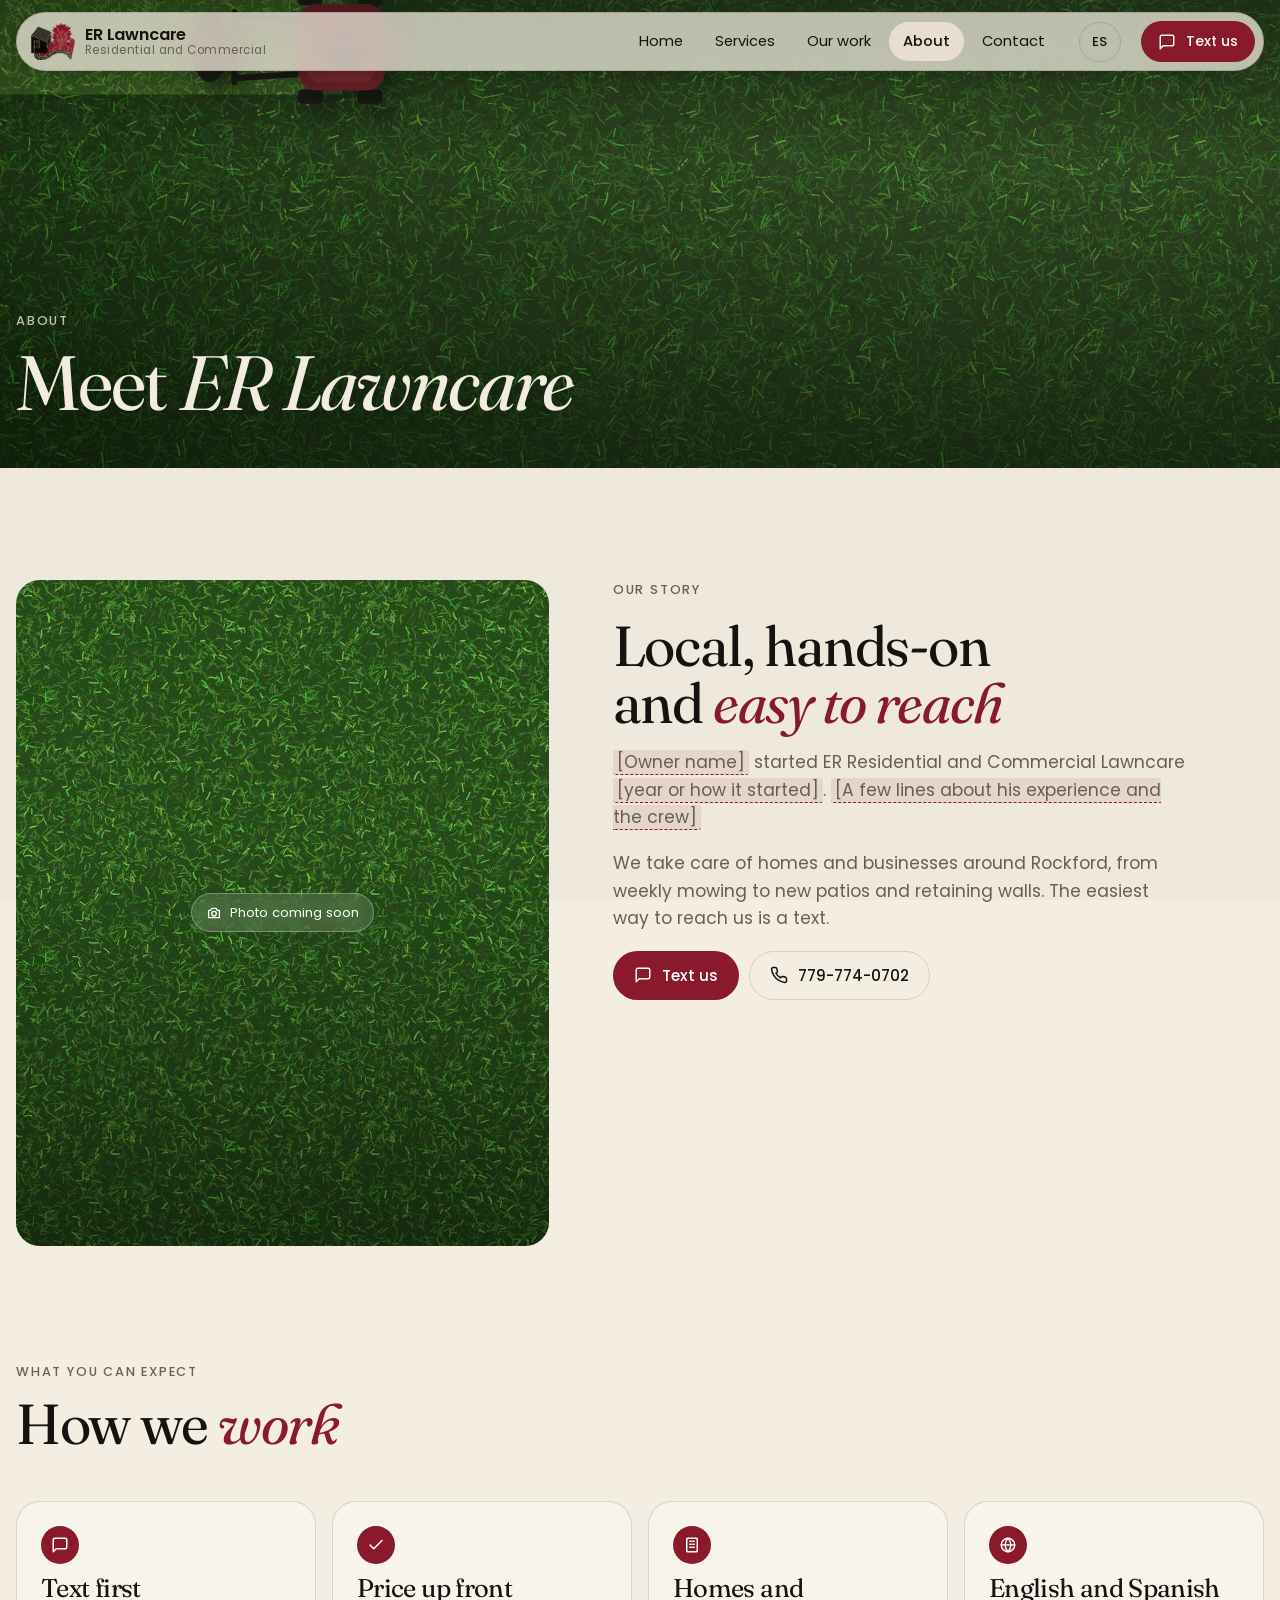
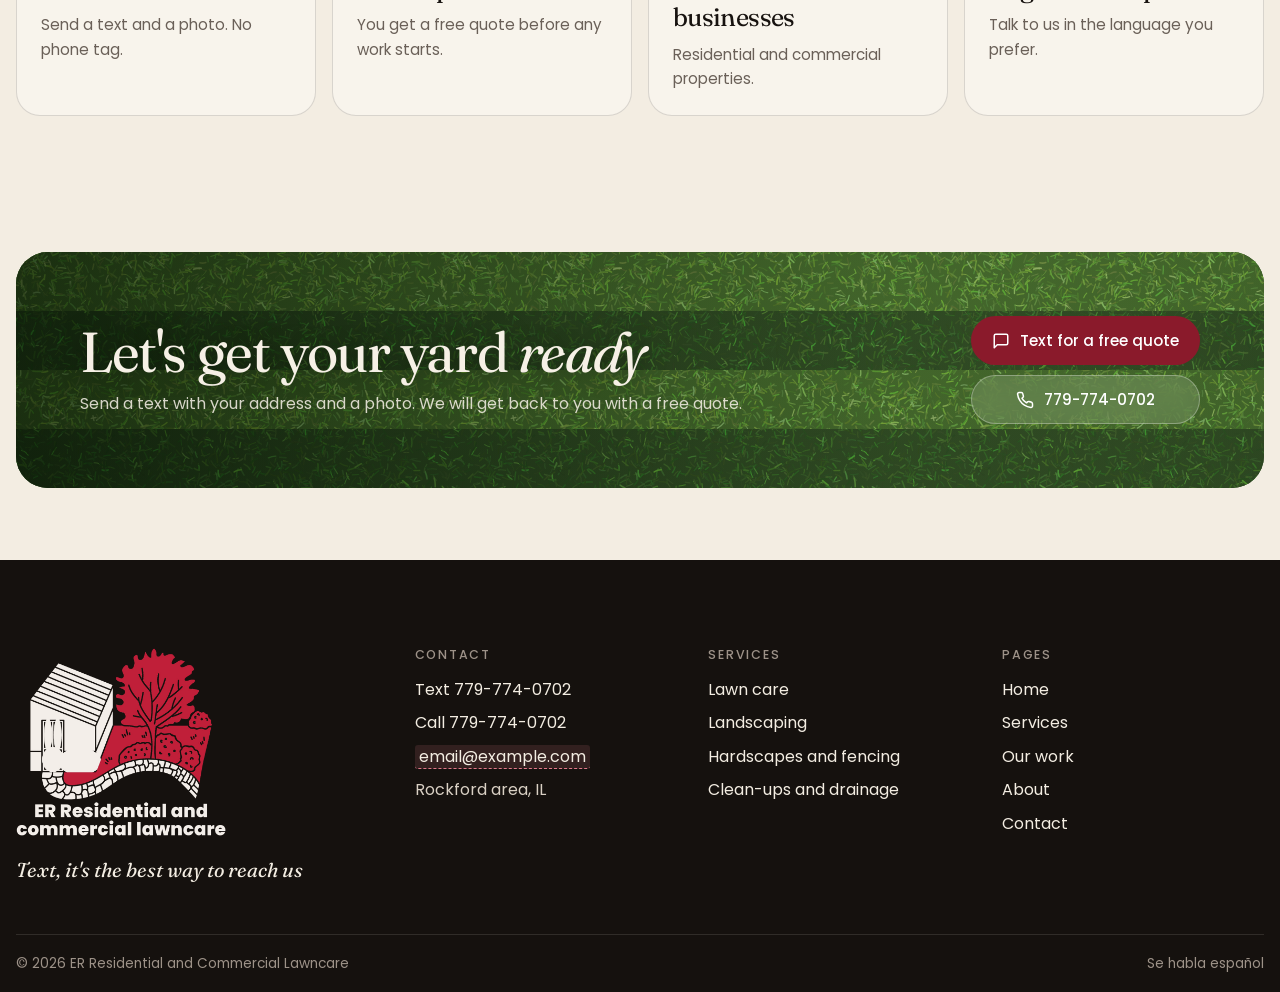
==== about.html @ c8358124 "Bigger home headline and top line on phones Co-Authored-By: Claude Opus 5.5 <noreply@anthropic.com>" ====
<!doctype html>
<html lang="en" data-lang="en" data-title-en="About | ER Lawncare" data-title-es="Nosotros | ER Lawncare">
<head>
  <meta charset="utf-8">
  <meta name="viewport" content="width=device-width, initial-scale=1, viewport-fit=cover">
  <title>About | ER Lawncare</title>
  <meta name="robots" content="noindex"><!-- draft: remove at launch -->
  <meta name="description" content="About ER Residential and Commercial Lawncare in the Rockford area.">
  <meta name="theme-color" content="#1c3a14">
  <link rel="icon" type="image/png" href="images/logo-mark.png">
  <link rel="preconnect" href="https://fonts.googleapis.com">
  <link rel="preconnect" href="https://fonts.gstatic.com" crossorigin>
  <link rel="stylesheet" href="https://fonts.googleapis.com/css2?family=Fraunces:ital,opsz,wght@0,9..144,400;0,9..144,500;1,9..144,400;1,9..144,500&family=Poppins:wght@400;500;600&display=swap">
  <link rel="stylesheet" href="css/site.css?v=mvjsz9es">
</head>
<body>
  <a class="sr-only" href="#main"><span lang="en">Skip to content</span><span lang="es">Ir al contenido</span></a>
  <header class="site-header">
    <div class="wrap">
      <div class="bar">
        <a class="brand" href="index.html" aria-label="ER Lawncare home">
          <picture>
            <source srcset="images/logo-mark-dark.png" media="(prefers-color-scheme: dark)">
            <img src="images/logo-mark.png" alt="" width="360" height="298">
          </picture>
          <span><b>ER Lawncare</b><small><span lang="en">Residential and Commercial</span><span lang="es">Residencial y comercial</span></small></span>
        </a>
        <nav class="nav" aria-label="Main">
          <a href="index.html"><span lang="en">Home</span><span lang="es">Inicio</span></a>
          <a href="services.html"><span lang="en">Services</span><span lang="es">Servicios</span></a>
          <a href="work.html"><span lang="en">Our work</span><span lang="es">Trabajos</span></a>
          <a href="about.html" aria-current="page"><span lang="en">About</span><span lang="es">Nosotros</span></a>
          <a href="contact.html"><span lang="en">Contact</span><span lang="es">Contacto</span></a>
        </nav>
        <button class="lang" type="button">ES</button>
        <a class="btn btn-primary" href="sms:+17797740702"><svg viewBox="0 0 24 24" fill="none" stroke="currentColor" stroke-width="2" stroke-linecap="round" stroke-linejoin="round" aria-hidden="true"><path d="M21 15a2 2 0 0 1-2 2H7l-4 4V5a2 2 0 0 1 2-2h14a2 2 0 0 1 2 2z"/></svg><span lang="en">Text us</span><span lang="es">Mande texto</span></a>
        <button class="menu-btn" type="button" aria-expanded="false" aria-controls="menu-panel" aria-label="Menu"><svg viewBox="0 0 24 24" fill="none" stroke="currentColor" stroke-width="2" stroke-linecap="round" stroke-linejoin="round" aria-hidden="true"><path d="M4 7h16M4 12h16M4 17h16"/></svg></button>
        <nav class="menu-panel" id="menu-panel" aria-label="Menu">
          <a href="index.html"><span lang="en">Home</span><span lang="es">Inicio</span></a>
          <a href="services.html"><span lang="en">Services</span><span lang="es">Servicios</span></a>
          <a href="work.html"><span lang="en">Our work</span><span lang="es">Trabajos</span></a>
          <a href="about.html" aria-current="page"><span lang="en">About</span><span lang="es">Nosotros</span></a>
          <a href="contact.html"><span lang="en">Contact</span><span lang="es">Contacto</span></a>
        </nav>
      </div>
    </div>
  </header>

  <main id="main">

    <section class="lawn band" data-lawn="stripes">
      <div class="shade"></div>
      <div class="wrap">
        <span class="eyebrow"><span lang="en">About</span><span lang="es">Nosotros</span></span>
        <h1 lang="en">Meet <em>ER Lawncare</em></h1><h1 lang="es">Conozca a <em>ER Lawncare</em></h1>
        
      </div>
    </section>
    <section class="section">
      <div class="wrap about">
        <div class="photo"><span class="soon"><svg viewBox="0 0 24 24" fill="none" stroke="currentColor" stroke-width="2" stroke-linecap="round" stroke-linejoin="round" aria-hidden="true"><path d="M4 8h3l2-3h6l2 3h3v11H4z"/><circle cx="12" cy="13" r="3.5"/></svg><span lang="en">Photo coming soon</span><span lang="es">Foto próximamente</span></span></div>
        <div class="copy">
          <span class="eyebrow"><span lang="en">Our story</span><span lang="es">Nuestra historia</span></span>
          <h2 lang="en">Local, hands-on and <em>easy to reach</em></h2><h2 lang="es">Locales, trabajadores y <em>fáciles de contactar</em></h2>
          <p lang="en"><span class="ph">[Owner name]</span> started ER Residential and Commercial Lawncare <span class="ph">[year or how it started]</span>. <span class="ph">[A few lines about his experience and the crew]</span></p><p lang="es"><span class="ph">[Nombre del dueño]</span> empezó ER Residential and Commercial Lawncare <span class="ph">[año o cómo empezó]</span>. <span class="ph">[Unas líneas sobre su experiencia y el equipo]</span></p>
          <p lang="en">We take care of homes and businesses around Rockford, from weekly mowing to new patios and retaining walls. The easiest way to reach us is a text.</p><p lang="es">Cuidamos casas y negocios en el área de Rockford, desde el corte semanal hasta patios nuevos y muros de contención. La forma más fácil de contactarnos es por texto.</p>
          <div class="actions"><a class="btn btn-primary" href="sms:+17797740702"><svg viewBox="0 0 24 24" fill="none" stroke="currentColor" stroke-width="2" stroke-linecap="round" stroke-linejoin="round" aria-hidden="true"><path d="M21 15a2 2 0 0 1-2 2H7l-4 4V5a2 2 0 0 1 2-2h14a2 2 0 0 1 2 2z"/></svg><span lang="en">Text us</span><span lang="es">Mande texto</span></a><a class="btn btn-line" href="tel:+17797740702"><svg viewBox="0 0 24 24" fill="none" stroke="currentColor" stroke-width="2" stroke-linecap="round" stroke-linejoin="round" aria-hidden="true"><path d="M22 16.9v3a2 2 0 0 1-2.2 2 19.8 19.8 0 0 1-8.6-3.1 19.5 19.5 0 0 1-6-6A19.8 19.8 0 0 1 2.1 4.2 2 2 0 0 1 4.1 2h3a2 2 0 0 1 2 1.7c.1.9.4 1.8.7 2.7a2 2 0 0 1-.5 2.1L8 9.8a16 16 0 0 0 6 6l1.3-1.3a2 2 0 0 1 2.1-.4c.9.3 1.8.6 2.7.7a2 2 0 0 1 1.7 2z"/></svg>779-774-0702</a></div>
        </div>
      </div>
    </section>

    <section class="section">
      <div class="wrap">
        <div class="section-head">
          <div>
            <span class="eyebrow"><span lang="en">What you can expect</span><span lang="es">Lo que puede esperar</span></span>
            <h2 lang="en">How we <em>work</em></h2><h2 lang="es">Cómo <em>trabajamos</em></h2>
          </div>
        </div>
        <div class="values">
          <div class="value"><span class="ico"><svg viewBox="0 0 24 24" fill="none" stroke="currentColor" stroke-width="2" stroke-linecap="round" stroke-linejoin="round" aria-hidden="true"><path d="M21 15a2 2 0 0 1-2 2H7l-4 4V5a2 2 0 0 1 2-2h14a2 2 0 0 1 2 2z"/></svg></span><h3 lang="en">Text first</h3><h3 lang="es">Primero por texto</h3><p lang="en">Send a text and a photo. No phone tag.</p><p lang="es">Mande un texto y una foto. Sin llamadas perdidas.</p></div>
          <div class="value"><span class="ico"><svg viewBox="0 0 24 24" fill="none" stroke="currentColor" stroke-width="2" stroke-linecap="round" stroke-linejoin="round" aria-hidden="true"><path d="M20 6L9 17l-5-5"/></svg></span><h3 lang="en">Price up front</h3><h3 lang="es">Precio por adelantado</h3><p lang="en">You get a free quote before any work starts.</p><p lang="es">Recibe una cotización gratis antes de empezar.</p></div>
          <div class="value"><span class="ico"><svg viewBox="0 0 24 24" fill="none" stroke="currentColor" stroke-width="2" stroke-linecap="round" stroke-linejoin="round" aria-hidden="true"><rect x="5" y="3" width="14" height="18" rx="1"/><path d="M9 7h2M13 7h2M9 11h2M13 11h2M9 15h2M13 15h2"/></svg></span><h3 lang="en">Homes and businesses</h3><h3 lang="es">Casas y negocios</h3><p lang="en">Residential and commercial properties.</p><p lang="es">Propiedades residenciales y comerciales.</p></div>
          <div class="value"><span class="ico"><svg viewBox="0 0 24 24" fill="none" stroke="currentColor" stroke-width="2" stroke-linecap="round" stroke-linejoin="round" aria-hidden="true"><circle cx="12" cy="12" r="9"/><path d="M3 12h18M12 3c2.5 2.7 3.8 5.7 3.8 9s-1.3 6.3-3.8 9c-2.5-2.7-3.8-5.7-3.8-9S9.5 5.7 12 3z"/></svg></span><h3 lang="en">English and Spanish</h3><h3 lang="es">Inglés y español</h3><p lang="en">Talk to us in the language you prefer.</p><p lang="es">Hable con nosotros en el idioma que prefiera.</p></div>
        </div>
      </div>
    </section>

    <div class="wrap">
      <section class="lawn cta" data-lawn="stripes" data-still>
        <div class="shade"></div>
        <div class="cta-in">
          <div>
            <h2 lang="en">Let's get your yard <em>ready</em></h2><h2 lang="es">Pongamos su jardín <em>al día</em></h2>
            <p lang="en">Send a text with your address and a photo. We will get back to you with a free quote.</p><p lang="es">Mande un texto con su dirección y una foto. Le respondemos con una cotización gratis.</p>
          </div>
          <div class="actions"><a class="btn btn-primary" href="sms:+17797740702"><svg viewBox="0 0 24 24" fill="none" stroke="currentColor" stroke-width="2" stroke-linecap="round" stroke-linejoin="round" aria-hidden="true"><path d="M21 15a2 2 0 0 1-2 2H7l-4 4V5a2 2 0 0 1 2-2h14a2 2 0 0 1 2 2z"/></svg><span lang="en">Text for a free quote</span><span lang="es">Cotización gratis por texto</span></a><a class="btn btn-glass" href="tel:+17797740702"><svg viewBox="0 0 24 24" fill="none" stroke="currentColor" stroke-width="2" stroke-linecap="round" stroke-linejoin="round" aria-hidden="true"><path d="M22 16.9v3a2 2 0 0 1-2.2 2 19.8 19.8 0 0 1-8.6-3.1 19.5 19.5 0 0 1-6-6A19.8 19.8 0 0 1 2.1 4.2 2 2 0 0 1 4.1 2h3a2 2 0 0 1 2 1.7c.1.9.4 1.8.7 2.7a2 2 0 0 1-.5 2.1L8 9.8a16 16 0 0 0 6 6l1.3-1.3a2 2 0 0 1 2.1-.4c.9.3 1.8.6 2.7.7a2 2 0 0 1 1.7 2z"/></svg>779-774-0702</a></div>
        </div>
      </section>
    </div>
  </main>

  <footer class="site-footer">
    <div class="wrap">
      <div class="foot">
        <div>
          <img class="logo" src="images/logo-full-dark.png" alt="ER Residential and Commercial Lawncare" width="800" height="714">
          <p lang="en" class="tagline">Text, it's the best way to reach us</p><p lang="es" class="tagline">Mande texto, es la mejor forma de contactarnos</p>
        </div>
        <div>
          <h3><span lang="en">Contact</span><span lang="es">Contacto</span></h3>
          <ul>
            <li><a href="sms:+17797740702"><span lang="en">Text</span><span lang="es">Texto</span> 779-774-0702</a></li>
            <li><a href="tel:+17797740702"><span lang="en">Call</span><span lang="es">Llamar</span> 779-774-0702</a></li>
            <li><span class="ph">email@example.com</span></li>
            <li><span lang="en">Rockford area, IL</span><span lang="es">Área de Rockford, IL</span></li>
          </ul>
        </div>
        <div>
          <h3><span lang="en">Services</span><span lang="es">Servicios</span></h3>
          <ul>
            <li><a href="services.html#lawn"><span lang="en">Lawn care</span><span lang="es">Cuidado del pasto</span></a></li>
            <li><a href="services.html#landscaping"><span lang="en">Landscaping</span><span lang="es">Jardinería</span></a></li>
            <li><a href="services.html#hardscapes"><span lang="en">Hardscapes and fencing</span><span lang="es">Adoquines, muros y cercas</span></a></li>
            <li><a href="services.html#cleanups"><span lang="en">Clean-ups and drainage</span><span lang="es">Limpiezas y drenaje</span></a></li>
          </ul>
        </div>
        <div>
          <h3><span lang="en">Pages</span><span lang="es">Páginas</span></h3>
          <ul>
            <li><a href="index.html"><span lang="en">Home</span><span lang="es">Inicio</span></a></li>
            <li><a href="services.html"><span lang="en">Services</span><span lang="es">Servicios</span></a></li>
            <li><a href="work.html"><span lang="en">Our work</span><span lang="es">Trabajos</span></a></li>
            <li><a href="about.html"><span lang="en">About</span><span lang="es">Nosotros</span></a></li>
            <li><a href="contact.html"><span lang="en">Contact</span><span lang="es">Contacto</span></a></li>
          </ul>
        </div>
      </div>
      <div class="copyright">
        <span>&copy; <span id="year">2026</span> ER Residential and Commercial Lawncare</span>
        <span><span lang="en">Se habla español</span><span lang="es">We speak English</span></span>
      </div>
    </div>
  </footer>

  <div class="mobile-bar">
    <a class="btn btn-primary" href="sms:+17797740702"><svg viewBox="0 0 24 24" fill="none" stroke="currentColor" stroke-width="2" stroke-linecap="round" stroke-linejoin="round" aria-hidden="true"><path d="M21 15a2 2 0 0 1-2 2H7l-4 4V5a2 2 0 0 1 2-2h14a2 2 0 0 1 2 2z"/></svg><span lang="en">Text us</span><span lang="es">Mande texto</span></a>
    <a class="btn btn-line" href="tel:+17797740702"><svg viewBox="0 0 24 24" fill="none" stroke="currentColor" stroke-width="2" stroke-linecap="round" stroke-linejoin="round" aria-hidden="true"><path d="M22 16.9v3a2 2 0 0 1-2.2 2 19.8 19.8 0 0 1-8.6-3.1 19.5 19.5 0 0 1-6-6A19.8 19.8 0 0 1 2.1 4.2 2 2 0 0 1 4.1 2h3a2 2 0 0 1 2 1.7c.1.9.4 1.8.7 2.7a2 2 0 0 1-.5 2.1L8 9.8a16 16 0 0 0 6 6l1.3-1.3a2 2 0 0 1 2.1-.4c.9.3 1.8.6 2.7.7a2 2 0 0 1 1.7 2z"/></svg>779-774-0702</a>
  </div>

  <script src="js/site.js?v=mvjsz9es"></script>
  <script src="js/lawn.js?v=mvjsz9es"></script>
</body>
</html>
---- css/site.css ----
/* ER Residential and Commercial Lawncare
   Look: calm cream pages, maroon and black from the logo, serif headlines (Fraunces) with Poppins text.
   Lawns are drawn live in a canvas (js/lawn.js). Never use "&" in the serif font: write "and". */
:root {
  --maroon: #8a1a2b;
  --maroon-ink: #6f1222;
  --accent: #8a1a2b;          /* maroon text on cream; lighter in dark mode */
  --ink: #17120f;
  --muted: #6a6058;
  --paper: #f3ede2;
  --paper-2: #ebe3d5;
  --card: #f8f4ec;
  --line: rgba(23, 18, 15, 0.14);
  --on-grass: #f6f0e6;
  --grass-dark: #1c3a14;
  --glass-bg: rgba(255, 255, 255, 0.13);
  --glass-line: rgba(255, 255, 255, 0.30);
  --header-bg: rgba(243, 237, 226, 0.76);
  --menu-bg: #f3ede2;
  --grain-alpha: 0.5;
  --grass: none;              /* set by lawn.js to a grass texture for photo placeholders */
  --serif: "Fraunces", Georgia, "Times New Roman", serif;
  --sans: "Poppins", "Segoe UI", Roboto, Helvetica, Arial, sans-serif;
  --wrap: 1320px;
  color-scheme: light;
}
@media (prefers-color-scheme: dark) {
  :root:not([data-theme="light"]) {
    --accent: #e0788a; --ink: #f1ebe2; --muted: #b3a89c; --paper: #15110e; --paper-2: #1d1814; --card: #1b1612;
    --line: rgba(241, 235, 226, 0.14); --header-bg: rgba(21, 17, 14, 0.74); --menu-bg: #15110e; --grain-alpha: 0.35; color-scheme: dark;
  }
}
:root[data-theme="dark"] {
  --accent: #e0788a; --ink: #f1ebe2; --muted: #b3a89c; --paper: #15110e; --paper-2: #1d1814; --card: #1b1612;
  --line: rgba(241, 235, 226, 0.14); --header-bg: rgba(21, 17, 14, 0.74); --menu-bg: #15110e; --grain-alpha: 0.35; color-scheme: dark;
}

* { box-sizing: border-box; }
html { -webkit-text-size-adjust: 100%; background: var(--paper); scroll-behavior: smooth; }
body { margin: 0; color: var(--ink); background: var(--paper); font-family: var(--sans); font-size: 1rem; line-height: 1.6; }
body::before {
  content: ""; position: fixed; inset: 0; pointer-events: none; z-index: 100; opacity: var(--grain-alpha);
  background-image: url("data:image/svg+xml,%3Csvg xmlns='http://www.w3.org/2000/svg' width='160' height='160'%3E%3Cfilter id='n'%3E%3CfeTurbulence type='fractalNoise' baseFrequency='.9' numOctaves='3' stitchTiles='stitch'/%3E%3CfeColorMatrix values='0 0 0 0 .45 0 0 0 0 .38 0 0 0 0 .3 0 0 0 .22 0'/%3E%3C/filter%3E%3Crect width='100%25' height='100%25' filter='url(%23n)'/%3E%3C/svg%3E");
  mix-blend-mode: multiply;
}
html[data-lang="en"] [lang="es"]:not(html), html[data-lang="es"] [lang="en"]:not(html) { display: none !important; }
img { max-width: 100%; height: auto; display: block; }
a { color: inherit; }
:focus-visible { outline: 2px solid var(--accent); outline-offset: 3px; }
.wrap { max-width: var(--wrap); margin: 0 auto; padding-inline: max(16px, env(safe-area-inset-left, 0px)); }
.sr-only { position: absolute; width: 1px; height: 1px; overflow: hidden; clip: rect(0 0 0 0); white-space: nowrap; }

/* Things we still need from the client */
.ph { background: rgba(138, 26, 43, 0.09); border-bottom: 1px dashed var(--accent); padding: 0 4px; border-radius: 3px; }

/* ---------- Type ---------- */
h1, h2, h3 { font-family: var(--serif); font-weight: 400; font-optical-sizing: auto; letter-spacing: -0.025em; margin: 0; text-wrap: balance; }
h1 { font-size: clamp(2.8rem, 6vw, 5.8rem); line-height: 0.95; }
h2 { font-size: clamp(2.1rem, 4.4vw, 3.6rem); line-height: 1; }
h3 { font-size: clamp(1.4rem, 2vw, 1.75rem); line-height: 1.15; }
h1 em, h2 em, h3 em { font-style: italic; }
h2 em { color: var(--accent); }
p { margin: 0; }
.eyebrow {
  display: inline-flex; align-items: center; gap: 10px; font-size: 0.8rem; font-weight: 500;
  letter-spacing: 0.14em; text-transform: uppercase; color: var(--muted);
}
.dot { width: 5px; height: 5px; border-radius: 50%; background: var(--accent); display: inline-block; flex: 0 0 auto; }
.lead { font-size: 1.1rem; color: var(--muted); max-width: 46ch; }

/* ---------- Header: glass pill floating over the lawn ---------- */
.site-header { position: fixed; top: 12px; left: 0; right: 0; z-index: 30; }
.bar {
  position: relative; display: flex; align-items: center; gap: 20px; padding: 8px 8px 8px 14px;
  background: var(--header-bg); border: 1px solid var(--line); border-radius: 999px;
  -webkit-backdrop-filter: blur(16px) saturate(1.2); backdrop-filter: blur(16px) saturate(1.2);
  box-shadow: 0 10px 30px -18px rgba(0, 0, 0, 0.5);
}
.brand { display: flex; align-items: center; gap: 10px; text-decoration: none; flex: 0 0 auto; }
.brand img { width: 44px; }
.brand b { display: block; font-weight: 600; font-size: 1.02rem; line-height: 1.1; letter-spacing: -0.01em; }
.brand small { display: block; font-size: 0.72rem; color: var(--muted); letter-spacing: 0.04em; line-height: 1.2; }
.nav { display: flex; gap: 4px; margin-left: auto; }
.nav a { text-decoration: none; font-size: 0.92rem; padding: 8px 14px; border-radius: 999px; }
.nav a:hover { background: var(--paper-2); }
.nav a[aria-current="page"] { background: var(--paper-2); font-weight: 500; }
.lang, .menu-btn {
  background: none; border: 1px solid var(--line); color: var(--ink); border-radius: 999px;
  font: 500 0.82rem var(--sans); padding: 8px 12px; cursor: pointer; letter-spacing: 0.04em; min-height: 40px;
}
.menu-btn { display: none; padding: 8px 10px; }
.menu-btn svg { width: 20px; height: 20px; display: block; }
.menu-panel {
  display: none; position: absolute; top: calc(100% + 8px); left: 0; right: 0; padding: 10px;
  background: var(--menu-bg); border: 1px solid var(--line); border-radius: 24px;
  -webkit-backdrop-filter: blur(18px) saturate(1.2); backdrop-filter: blur(18px) saturate(1.2);
  box-shadow: 0 18px 40px -20px rgba(0, 0, 0, 0.55);
}
.menu-panel a { display: block; text-decoration: none; font-family: var(--serif); font-size: 1.6rem; padding: 10px 14px; border-radius: 14px; }
.menu-panel a[aria-current="page"] { background: var(--paper-2); }
.site-header.open .menu-panel { display: block; }

/* ---------- Buttons ---------- */
.btn {
  display: inline-flex; align-items: center; justify-content: center; gap: 10px; text-decoration: none; white-space: nowrap;
  font: 500 0.95rem var(--sans); border-radius: 999px; padding: 12px 20px; min-height: 46px; cursor: pointer;
  border: 1px solid transparent; transition: transform .2s ease, background-color .2s ease;
}
.btn svg { width: 18px; height: 18px; flex: 0 0 auto; }
.btn-primary { background: var(--maroon); color: #fff; }
.btn-primary:hover { background: var(--maroon-ink); transform: translateY(-1px); }
.btn-glass { color: #fff; background: var(--glass-bg); border-color: var(--glass-line); -webkit-backdrop-filter: blur(12px); backdrop-filter: blur(12px); }
.btn-glass:hover { background: rgba(255, 255, 255, 0.22); }
.btn-line { color: var(--ink); border-color: var(--line); }
.btn-line:hover { background: var(--paper-2); }
.bar .btn { min-height: 40px; padding: 9px 16px; font-size: 0.88rem; }
.actions { display: flex; flex-wrap: wrap; gap: 10px; }
.arrow { display: inline-flex; align-items: center; gap: 8px; text-decoration: none; font-weight: 500; color: var(--accent); }
.arrow svg { width: 16px; height: 16px; transition: transform .2s ease; }
.arrow:hover svg { transform: translateX(3px); }

/* ---------- Lawns (canvas) ---------- */
.lawn { position: relative; overflow: hidden; background: var(--grass-dark); color: var(--on-grass); }
.lawn > canvas { position: absolute; inset: 0; width: 100%; height: 100%; display: block; }
.lawn .shade { position: absolute; inset: 0; pointer-events: none; }
.lawn .eyebrow { color: rgba(246, 240, 230, 0.78); }
.lawn .dot { background: #e48e9b; }
.lawn h1, .lawn h2 { text-shadow: 0 2px 24px rgba(0, 0, 0, 0.35); }
.lawn h2 em { color: inherit; }
.lawn p { color: rgba(246, 240, 230, 0.86); }
.lawn :focus-visible { outline-color: #f2c1c8; }

/* Home: the lawn fills the first screen, the logo and name get mowed in on the right */
.hero { min-height: 100vh; min-height: 100svh; display: flex; }
.hero .shade {
  background:
    linear-gradient(90deg, rgba(6, 14, 4, 0.62) 0%, rgba(6, 14, 4, 0.32) 38%, rgba(6, 14, 4, 0) 62%),
    linear-gradient(180deg, rgba(6, 14, 4, 0.35) 0%, rgba(6, 14, 4, 0) 22%, rgba(6, 14, 4, 0) 70%, rgba(6, 14, 4, 0.45) 100%);
}
.hero-grid {
  position: relative; width: 100%;
  display: grid; grid-template-columns: minmax(0, 1fr) minmax(0, 1.2fr);
  grid-template-areas: "title spot" "intro spot" "cards cards"; grid-template-rows: 1fr auto auto;
  column-gap: 40px; row-gap: 28px; padding-block: 128px 28px;
}
.hero .title { grid-area: title; align-self: end; min-width: 0; }
.hero .title .eyebrow { margin-bottom: 18px; }
.hero .intro { grid-area: intro; display: grid; gap: 20px; min-width: 0; }
.hero .intro p { font-size: 1.05rem; max-width: 40ch; }
.note { font-family: var(--serif); font-style: italic; color: rgba(246, 240, 230, 0.8); font-size: 1rem; }
.note b { color: #fff; font-weight: 500; }
.spot { grid-area: spot; position: relative; min-height: 440px; }
.chip {
  position: absolute; top: 0; right: 0; display: inline-flex; align-items: center; gap: 8px;
  color: #fff; font-size: 0.8rem; letter-spacing: 0.04em; padding: 7px 14px 7px 12px; border-radius: 999px;
  background: var(--glass-bg); border: 1px solid var(--glass-line); -webkit-backdrop-filter: blur(12px); backdrop-filter: blur(12px);
}
.chip i { width: 8px; height: 8px; border-radius: 50%; background: #9be36b; animation: pulse 2s infinite; }
@keyframes pulse { 0% { box-shadow: 0 0 0 0 rgba(155, 227, 107, .6); } 70% { box-shadow: 0 0 0 8px rgba(155, 227, 107, 0); } 100% { box-shadow: 0 0 0 0 rgba(155, 227, 107, 0); } }
.cards { grid-area: cards; display: flex; gap: 14px; }
.card {
  width: 260px; min-width: 0; color: #fff; padding: 18px 18px 16px; border-radius: 20px;
  background: var(--glass-bg); border: 1px solid var(--glass-line);
  -webkit-backdrop-filter: blur(16px) saturate(1.3); backdrop-filter: blur(16px) saturate(1.3);
  display: grid; grid-template-columns: 1fr auto; gap: 4px 12px; align-items: start;
}
.card .big { font-family: var(--serif); font-size: 2.1rem; line-height: 1; letter-spacing: -0.02em; }
.ico { width: 38px; height: 38px; border-radius: 50%; background: #fff; color: #8a1a2b; display: grid; place-items: center; flex: 0 0 auto; }
.card .ico { grid-row: span 2; }
.ico svg { width: 18px; height: 18px; }
.card p { margin-top: 6px; grid-column: 1 / -1; font-size: 0.86rem; line-height: 1.45; }

/* Inner pages: a lawn band across the top that gets mowed in stripes */
.band { min-height: clamp(380px, 52vh, 520px); display: flex; align-items: flex-end; }
.band .shade { background: linear-gradient(180deg, rgba(6, 14, 4, 0.45) 0%, rgba(6, 14, 4, 0.1) 35%, rgba(6, 14, 4, 0.55) 100%); }
.band .wrap { position: relative; width: 100%; padding-block: 140px 48px; display: grid; gap: 16px; }
.band .lead { color: rgba(246, 240, 230, 0.86); }

/* Lawn call-to-action near the bottom of each page */
.cta { border-radius: 32px; margin-block: 24px 72px; }
.cta .shade { background: linear-gradient(90deg, rgba(6, 14, 4, 0.6) 0%, rgba(6, 14, 4, 0.2) 70%); }
.cta-in { position: relative; display: flex; flex-wrap: wrap; align-items: center; justify-content: space-between; gap: 24px; padding: clamp(32px, 5vw, 64px); }
.cta-in > div { display: grid; gap: 10px; min-width: 0; }

/* ---------- Cream sections ---------- */
.section { padding-block: clamp(64px, 9vw, 112px); }
.section + .section { padding-top: 0; }
.section-head { display: grid; grid-template-columns: minmax(0, 1.2fr) minmax(0, 1fr); gap: 24px 48px; align-items: end; margin-bottom: 48px; }
.section-head .eyebrow { margin-bottom: 14px; }
.section-head .lead { justify-self: end; }

/* Home: the four groups of services */
.svc-grid { display: grid; grid-template-columns: repeat(4, minmax(0, 1fr)); gap: 16px; }
.svc {
  display: grid; gap: 14px; align-content: start; padding: 24px; border-radius: 24px; min-width: 0;
  background: var(--card); border: 1px solid var(--line); text-decoration: none;
  transition: transform .25s ease, border-color .25s ease;
}
.svc:hover { transform: translateY(-3px); border-color: var(--accent); }
.svc .num { font-family: var(--serif); font-style: italic; font-size: 1rem; color: var(--accent); }
.svc .swatch { aspect-ratio: 16 / 10; border-radius: 16px; background: var(--grass-dark) var(--grass); position: relative; overflow: hidden; }
.svc .swatch svg { position: absolute; right: 12px; bottom: 12px; width: 38px; height: 38px; padding: 9px; border-radius: 50%; background: #fff; color: #8a1a2b; }
.svc p { color: var(--muted); font-size: 0.95rem; }
.svc .arrow { margin-top: auto; }

/* Home: how it works */
.steps { display: grid; grid-template-columns: repeat(3, minmax(0, 1fr)); gap: 0; border-top: 1px solid var(--line); counter-reset: step; }
.step { padding: 28px 28px 0 0; display: grid; gap: 10px; align-content: start; min-width: 0; }
.step + .step { padding-left: 28px; border-left: 1px solid var(--line); }
.step .n { font-family: var(--serif); font-size: clamp(3rem, 6vw, 4.8rem); line-height: 1; color: var(--accent); }
.step p { color: var(--muted); }

/* Home: homes and businesses */
.split { display: grid; grid-template-columns: repeat(2, minmax(0, 1fr)); gap: 16px; }
.split > div { padding: clamp(24px, 4vw, 44px); border-radius: 28px; background: var(--card); border: 1px solid var(--line); display: grid; gap: 12px; align-content: start; }
.split p { color: var(--muted); }

/* Towns */
.towns { display: flex; flex-wrap: wrap; gap: 10px; list-style: none; padding: 0; margin: 0; }
.towns li { border: 1px solid var(--line); border-radius: 999px; padding: 8px 18px; background: var(--card); font-size: 0.95rem; }

/* Checklists */
.checks { list-style: none; padding: 0; margin: 0; display: grid; gap: 10px; }
.checks li { display: flex; gap: 12px; align-items: flex-start; }
.checks li::before {
  content: ""; flex: 0 0 auto; width: 18px; height: 18px; margin-top: 4px; border-radius: 50%;
  background: var(--accent) url("data:image/svg+xml,%3Csvg xmlns='http://www.w3.org/2000/svg' viewBox='0 0 24 24' fill='none' stroke='white' stroke-width='3.5' stroke-linecap='round' stroke-linejoin='round'%3E%3Cpath d='M20 6L9 17l-5-5'/%3E%3C/svg%3E") center / 11px no-repeat;
}

/* Photo placeholders: grass texture with a soft label until real job photos come in */
.photo {
  position: relative; overflow: hidden; border-radius: 24px; aspect-ratio: 4 / 3; min-width: 0;
  background: var(--grass-dark) var(--grass); display: grid; place-items: center;
}
.photo::after { content: ""; position: absolute; inset: 0; background: linear-gradient(180deg, rgba(0, 0, 0, 0) 40%, rgba(0, 0, 0, 0.45)); }
.photo .tag {
  position: absolute; left: 16px; bottom: 14px; z-index: 1; color: #fff; font-family: var(--serif); font-size: 1.3rem; line-height: 1.1;
}
.photo .soon {
  position: relative; z-index: 1; display: inline-flex; align-items: center; gap: 8px; color: #fff; font-size: 0.82rem;
  padding: 8px 14px; border-radius: 999px; background: var(--glass-bg); border: 1px solid var(--glass-line);
  -webkit-backdrop-filter: blur(10px); backdrop-filter: blur(10px);
}
.photo .soon svg { width: 16px; height: 16px; }

/* Services page rows */
.svc-row { display: grid; grid-template-columns: minmax(0, 1fr) minmax(0, 1fr); gap: clamp(28px, 5vw, 72px); align-items: center; scroll-margin-top: 110px; }
.svc-row + .svc-row { margin-top: clamp(56px, 8vw, 104px); }
.svc-row:nth-child(even) .photo { order: 2; }
.svc-row .copy { display: grid; gap: 18px; justify-items: start; min-width: 0; }
.svc-row .num { font-family: var(--serif); font-style: italic; color: var(--accent); font-size: 1.1rem; }
.svc-row .lead { max-width: 44ch; }
.svc-row .checks { grid-template-columns: repeat(2, minmax(0, 1fr)); gap: 10px 24px; width: 100%; }

/* Our Work page */
.filters { display: flex; flex-wrap: wrap; gap: 8px; margin-bottom: 28px; }
.filter { font: 500 0.9rem var(--sans); color: var(--ink); background: var(--card); border: 1px solid var(--line); border-radius: 999px; padding: 8px 16px; cursor: pointer; min-height: 40px; }
.filter[aria-pressed="true"] { background: var(--ink); color: var(--paper); border-color: var(--ink); }
.gallery { display: grid; grid-template-columns: repeat(3, minmax(0, 1fr)); gap: 16px; }
.gallery .photo:nth-child(5n + 1) { grid-row: span 2; aspect-ratio: auto; }
.gallery .photo[hidden] { display: none; }

/* About page */
.about { display: grid; grid-template-columns: minmax(0, 0.9fr) minmax(0, 1.1fr); gap: clamp(28px, 5vw, 72px); align-items: start; }
.about .photo { aspect-ratio: 4 / 5; }
.about .copy { display: grid; gap: 18px; }
.about .copy p { color: var(--muted); font-size: 1.08rem; max-width: 52ch; }
.values { display: grid; grid-template-columns: repeat(4, minmax(0, 1fr)); gap: 16px; }
.value { padding: 24px; border-radius: 24px; background: var(--card); border: 1px solid var(--line); display: grid; gap: 10px; align-content: start; }
.value .ico { background: var(--maroon); color: #fff; }
.value p { color: var(--muted); font-size: 0.95rem; }

/* Contact page */
.contact { display: grid; grid-template-columns: minmax(0, 0.85fr) minmax(0, 1.15fr); gap: clamp(24px, 4vw, 56px); align-items: start; }
.ways { display: grid; gap: 12px; }
.way { display: flex; align-items: center; gap: 16px; padding: 18px 20px; border-radius: 20px; background: var(--card); border: 1px solid var(--line); text-decoration: none; }
.way .ico { background: var(--maroon); color: #fff; width: 44px; height: 44px; }
.way .k { display: block; font-size: 0.8rem; letter-spacing: 0.08em; text-transform: uppercase; color: var(--muted); }
.way .v { display: block; font-family: var(--serif); font-size: 1.45rem; line-height: 1.2; overflow-wrap: anywhere; }
.way.main { background: var(--maroon); color: #fff; border-color: var(--maroon); }
.way.main .k { color: rgba(255, 255, 255, 0.8); }
.way.main .ico { background: #fff; color: #8a1a2b; }
form.quote { display: grid; gap: 16px; padding: clamp(20px, 3vw, 36px); border-radius: 28px; background: var(--card); border: 1px solid var(--line); min-width: 0; }
.field { display: grid; gap: 6px; min-width: 0; }
.row2 { display: grid; grid-template-columns: repeat(2, minmax(0, 1fr)); gap: 16px; }
label { font-size: 0.9rem; font-weight: 500; }
input, select, textarea {
  font: inherit; color: var(--ink); background: var(--paper); width: 100%;
  border: 1px solid var(--line); border-radius: 14px; padding: 12px 14px; min-height: 48px;
}
textarea { min-height: 130px; resize: vertical; }
input:focus, select:focus, textarea:focus { outline: 2px solid var(--accent); outline-offset: 1px; }
.form-note { font-size: 0.88rem; color: var(--muted); }
.form-status { font-weight: 500; color: var(--accent); min-height: 1.6em; }

/* ---------- Footer ---------- */
.site-footer { background: #15110e; color: #d9d0c4; padding-top: clamp(56px, 7vw, 88px); }
.foot { display: grid; grid-template-columns: minmax(0, 1.4fr) repeat(3, minmax(0, 1fr)); gap: 32px; padding-bottom: 48px; }
.foot .logo { width: 210px; }
.foot .tagline { font-family: var(--serif); font-style: italic; font-size: 1.25rem; color: #f3ede2; margin-top: 18px; max-width: 24ch; }
.foot h3 { font-family: var(--sans); font-size: 0.78rem; font-weight: 500; letter-spacing: 0.14em; text-transform: uppercase; color: #9d9288; margin-bottom: 14px; }
.foot ul { list-style: none; margin: 0; padding: 0; display: grid; gap: 8px; }
.foot a { text-decoration: none; color: #f3ede2; }
.foot a:hover { text-decoration: underline; text-underline-offset: 3px; }
.foot .ph { color: #f3ede2; background: rgba(224, 120, 138, 0.14); border-color: #e0788a; }
.copyright { border-top: 1px solid rgba(243, 237, 226, 0.12); padding-block: 18px; font-size: 0.85rem; color: #9d9288; display: flex; flex-wrap: wrap; justify-content: space-between; gap: 8px; }
.site-footer :focus-visible { outline-color: #e0788a; }

/* Sticky Text / Call bar on phones */
.mobile-bar { display: none; }

/* ---------- Responsive ---------- */
@media (max-width: 1080px) {
  .svc-grid, .values { grid-template-columns: repeat(2, minmax(0, 1fr)); }
  .foot { grid-template-columns: repeat(2, minmax(0, 1fr)); }
}
@media (max-width: 960px) {
  .nav { display: none; }
  .menu-btn { display: inline-flex; }
  .bar { gap: 8px; }
  .bar .lang { margin-left: auto; }
  .hero { min-height: 100vh; min-height: 100svh; }
  .hero .shade { background: linear-gradient(180deg, rgba(6, 14, 4, 0.55) 0%, rgba(6, 14, 4, 0.15) 30%, rgba(6, 14, 4, 0.1) 55%, rgba(6, 14, 4, 0.55) 100%); }
  /* Phones: title first, then the mowing, then the text */
  .hero-grid { grid-template-columns: minmax(0, 1fr); grid-template-areas: "title" "spot" "intro" "cards"; grid-template-rows: auto; padding-top: 104px; row-gap: 22px; }
  .spot { min-height: 0; aspect-ratio: 1.12 / 1; }
  .chip { display: none; }
  .cards { overflow-x: auto; scroll-snap-type: x mandatory; scrollbar-width: none; margin-inline: -16px; padding-inline: 16px; }
  .cards::-webkit-scrollbar { display: none; }
  .card { flex: 0 0 230px; scroll-snap-align: start; }
  .section-head, .svc-row, .about, .contact, .split { grid-template-columns: minmax(0, 1fr); }
  .section-head .lead { justify-self: start; }
  .svc-row:nth-child(even) .photo { order: 0; }
  .steps { grid-template-columns: minmax(0, 1fr); }
  .step, .step + .step { padding: 24px 0; border-left: 0; }
  .step + .step { border-top: 1px solid var(--line); }
  .gallery { grid-template-columns: repeat(2, minmax(0, 1fr)); }
}
@media (max-width: 640px) {
  body { padding-bottom: calc(76px + env(safe-area-inset-bottom, 0px)); }
  .brand small, .bar .btn-primary { display: none; }
  /* Home headline fills the phone width; the small line above it is easier to read */
  .hero h1 { font-size: clamp(2.6rem, 14.6vw, 4.4rem); line-height: 0.98; text-wrap: wrap; }
  .eyebrow { font-size: 0.88rem; letter-spacing: 0.07em; flex-wrap: wrap; row-gap: 4px; }
  .svc-grid, .values, .row2, .foot { grid-template-columns: minmax(0, 1fr); }
  .svc-row .checks { grid-template-columns: minmax(0, 1fr); }
  .gallery { grid-template-columns: minmax(0, 1fr); }
  .gallery .photo:nth-child(5n + 1) { grid-row: auto; aspect-ratio: 4 / 3; }
  .card { flex-basis: 210px; padding: 15px; }
  .card .big { font-size: 1.75rem; }
  .cta { border-radius: 24px; margin-inline: -4px; }
  .mobile-bar {
    display: grid; grid-template-columns: 1.3fr 1fr; gap: 10px; position: fixed; left: 0; right: 0; bottom: 0; z-index: 25;
    padding: 10px max(14px, env(safe-area-inset-right, 0px)) calc(10px + env(safe-area-inset-bottom, 0px)) max(14px, env(safe-area-inset-left, 0px));
    background: var(--header-bg); border-top: 1px solid var(--line);
    -webkit-backdrop-filter: blur(16px); backdrop-filter: blur(16px);
  }
}
@media (prefers-reduced-motion: reduce) {
  html { scroll-behavior: auto; }
  .chip i { animation: none; }
  .btn, .svc, .arrow svg { transition: none; }
}
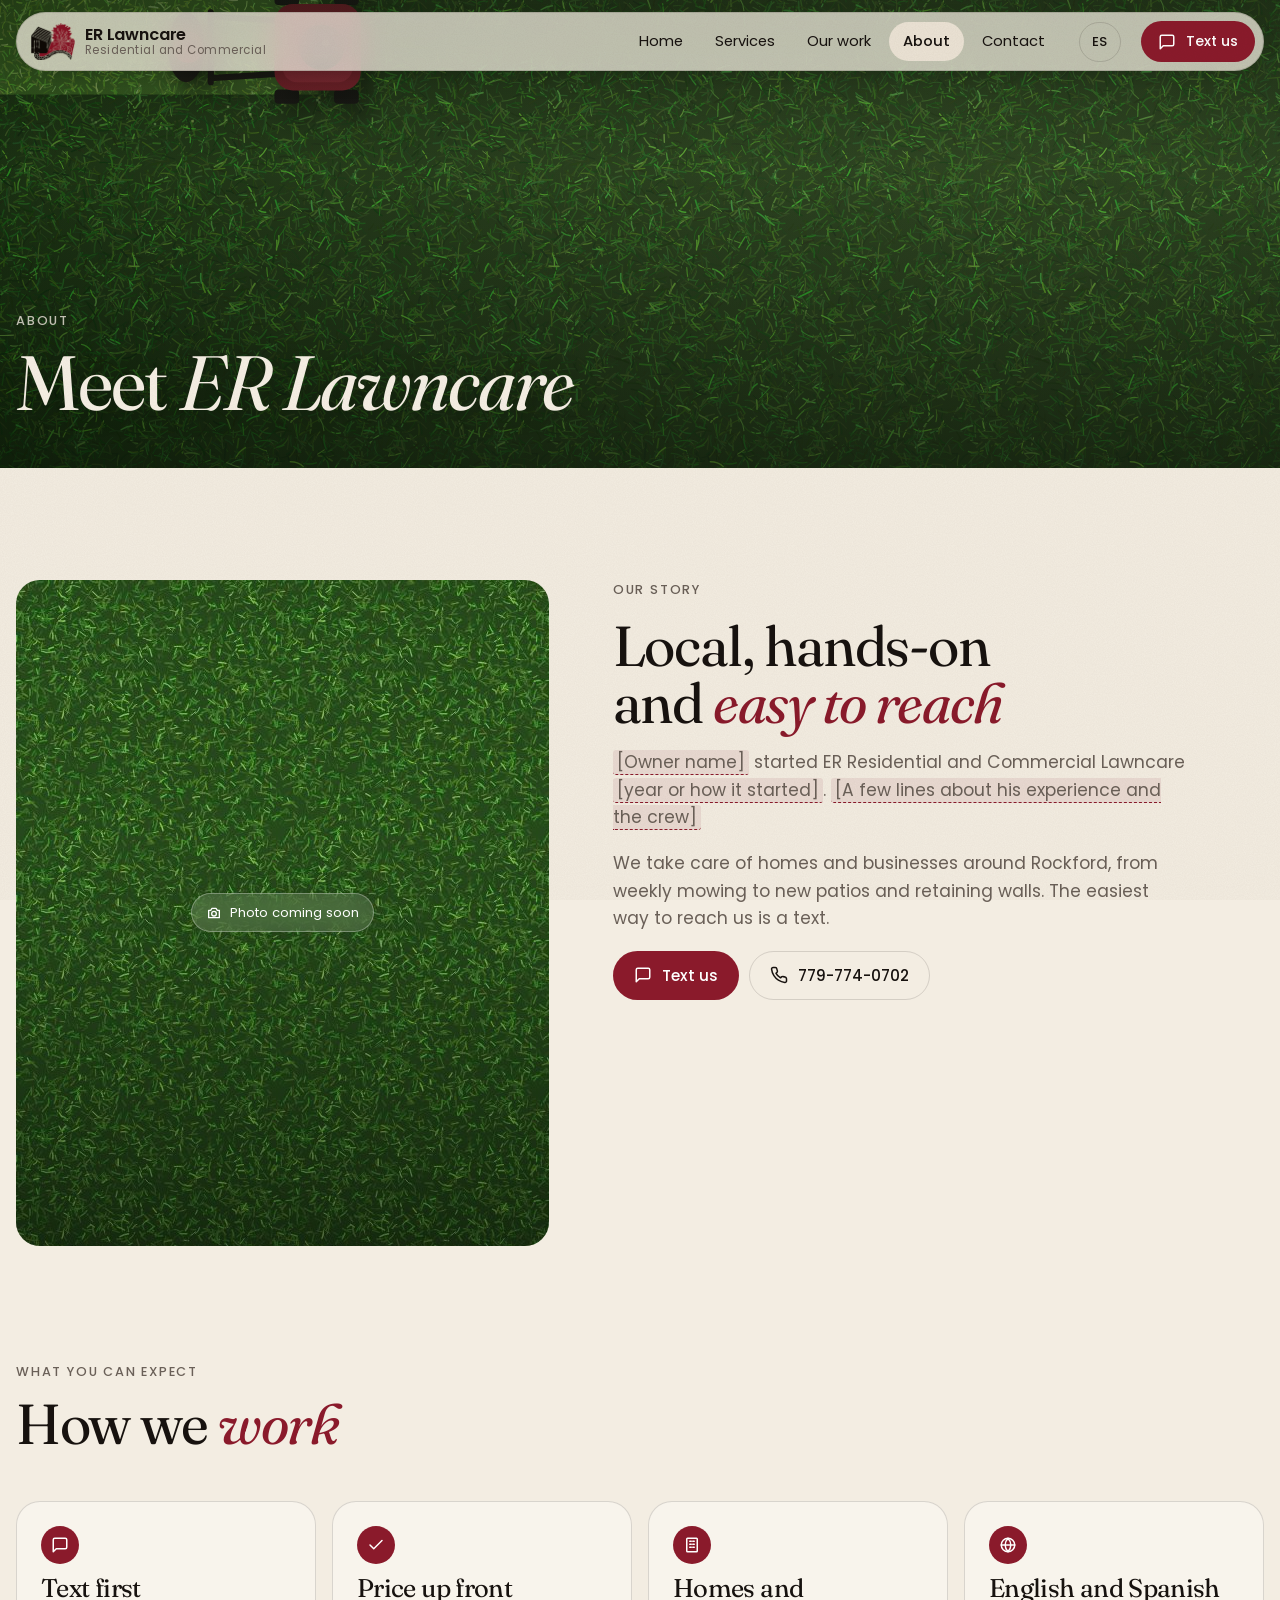
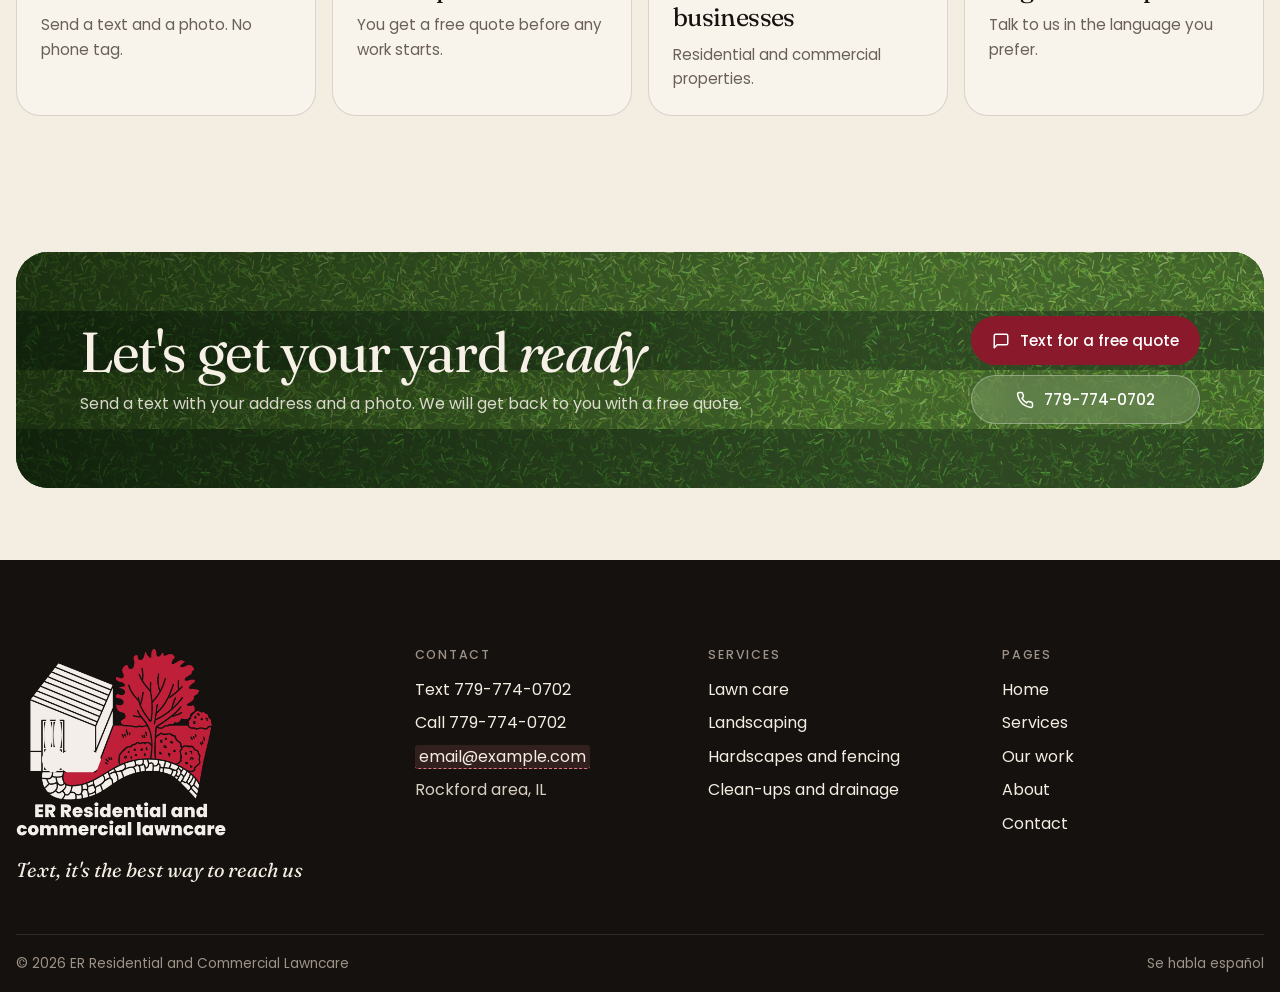
==== commit 2820d42b: "Spanish step 2: Reciba su cotización Co-Authored-By: Claude Opus 5.5 <noreply@anthropic.com>" ====
--- a/about.html
+++ b/about.html
@@ -11,7 +11,7 @@
   <link rel="preconnect" href="https://fonts.googleapis.com">
   <link rel="preconnect" href="https://fonts.gstatic.com" crossorigin>
   <link rel="stylesheet" href="https://fonts.googleapis.com/css2?family=Fraunces:ital,opsz,wght@0,9..144,400;0,9..144,500;1,9..144,400;1,9..144,500&family=Poppins:wght@400;500;600&display=swap">
-  <link rel="stylesheet" href="css/site.css?v=mvjsz9es">
+  <link rel="stylesheet" href="css/site.css?v=mvjt3x3a">
 </head>
 <body>
   <a class="sr-only" href="#main"><span lang="en">Skip to content</span><span lang="es">Ir al contenido</span></a>
@@ -148,7 +148,7 @@
     <a class="btn btn-line" href="tel:+17797740702"><svg viewBox="0 0 24 24" fill="none" stroke="currentColor" stroke-width="2" stroke-linecap="round" stroke-linejoin="round" aria-hidden="true"><path d="M22 16.9v3a2 2 0 0 1-2.2 2 19.8 19.8 0 0 1-8.6-3.1 19.5 19.5 0 0 1-6-6A19.8 19.8 0 0 1 2.1 4.2 2 2 0 0 1 4.1 2h3a2 2 0 0 1 2 1.7c.1.9.4 1.8.7 2.7a2 2 0 0 1-.5 2.1L8 9.8a16 16 0 0 0 6 6l1.3-1.3a2 2 0 0 1 2.1-.4c.9.3 1.8.6 2.7.7a2 2 0 0 1 1.7 2z"/></svg>779-774-0702</a>
   </div>
 
-  <script src="js/site.js?v=mvjsz9es"></script>
-  <script src="js/lawn.js?v=mvjsz9es"></script>
+  <script src="js/site.js?v=mvjt3x3a"></script>
+  <script src="js/lawn.js?v=mvjt3x3a"></script>
 </body>
 </html>
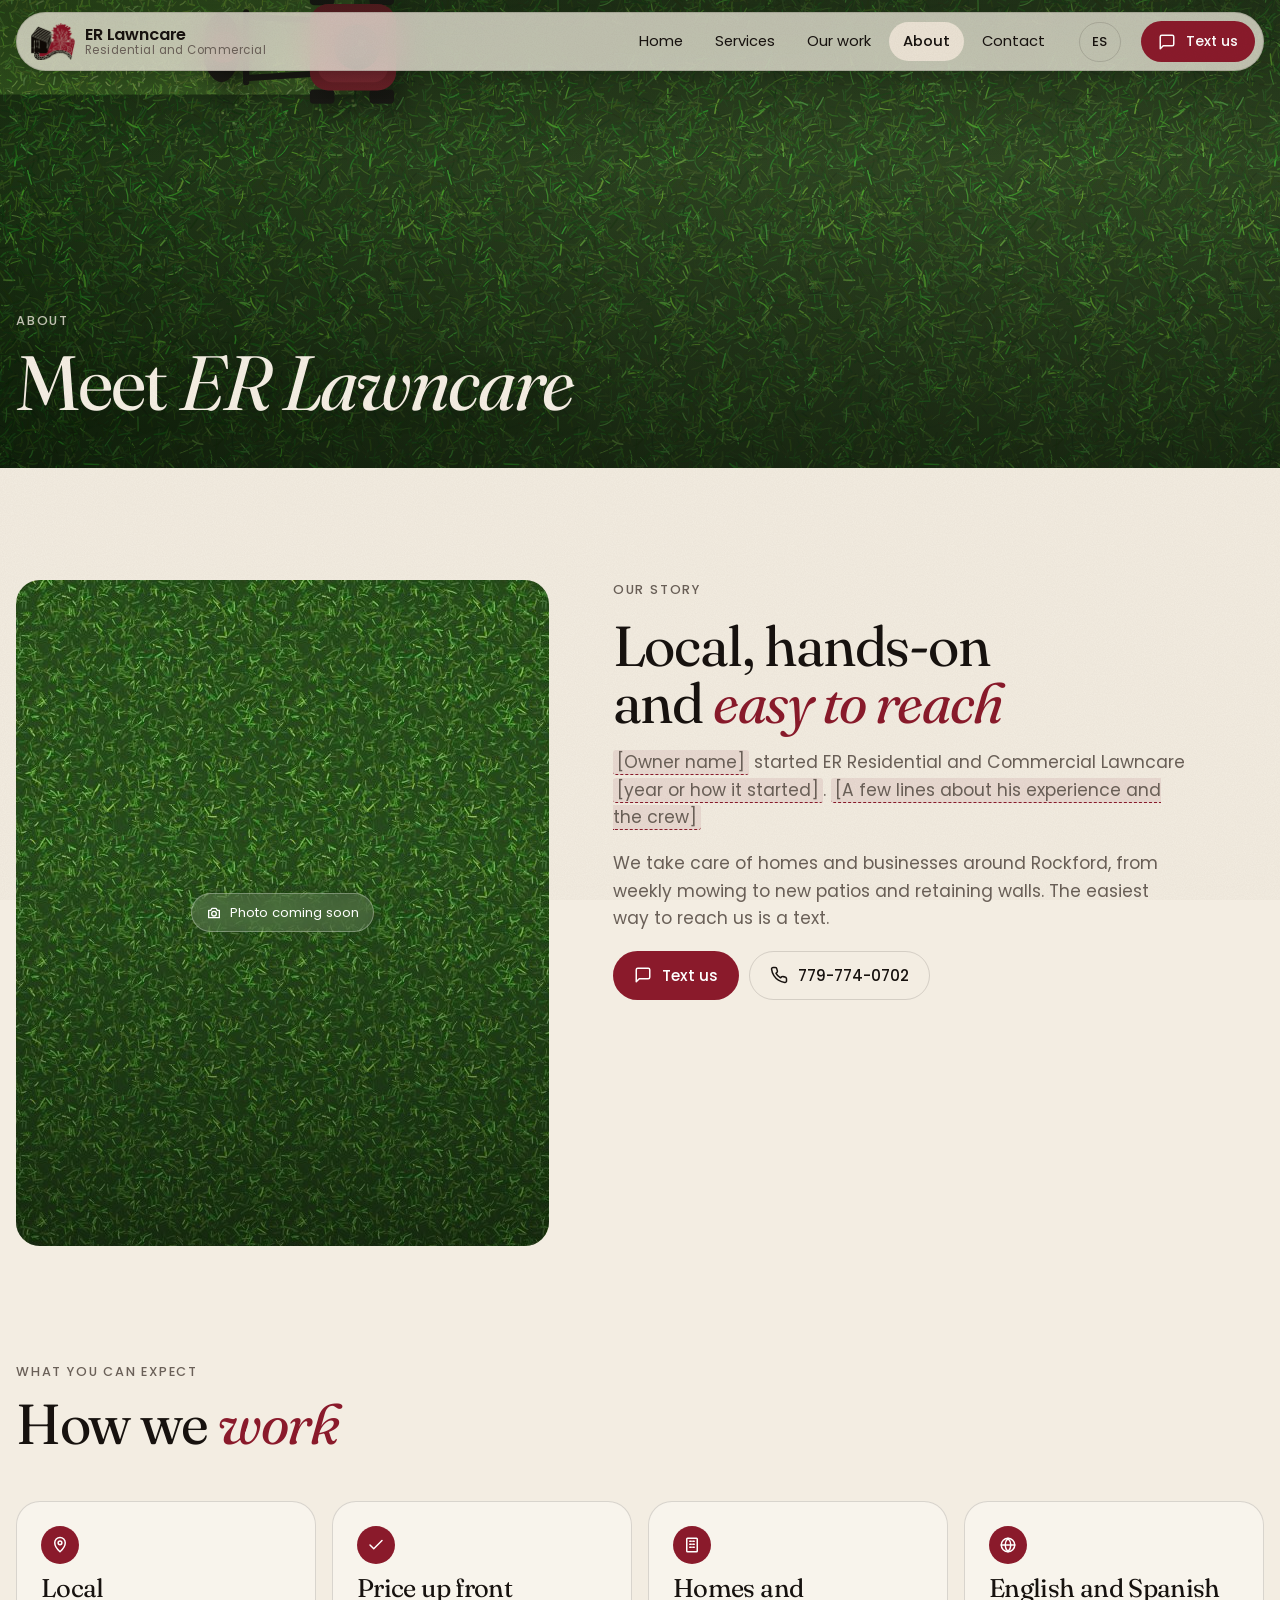
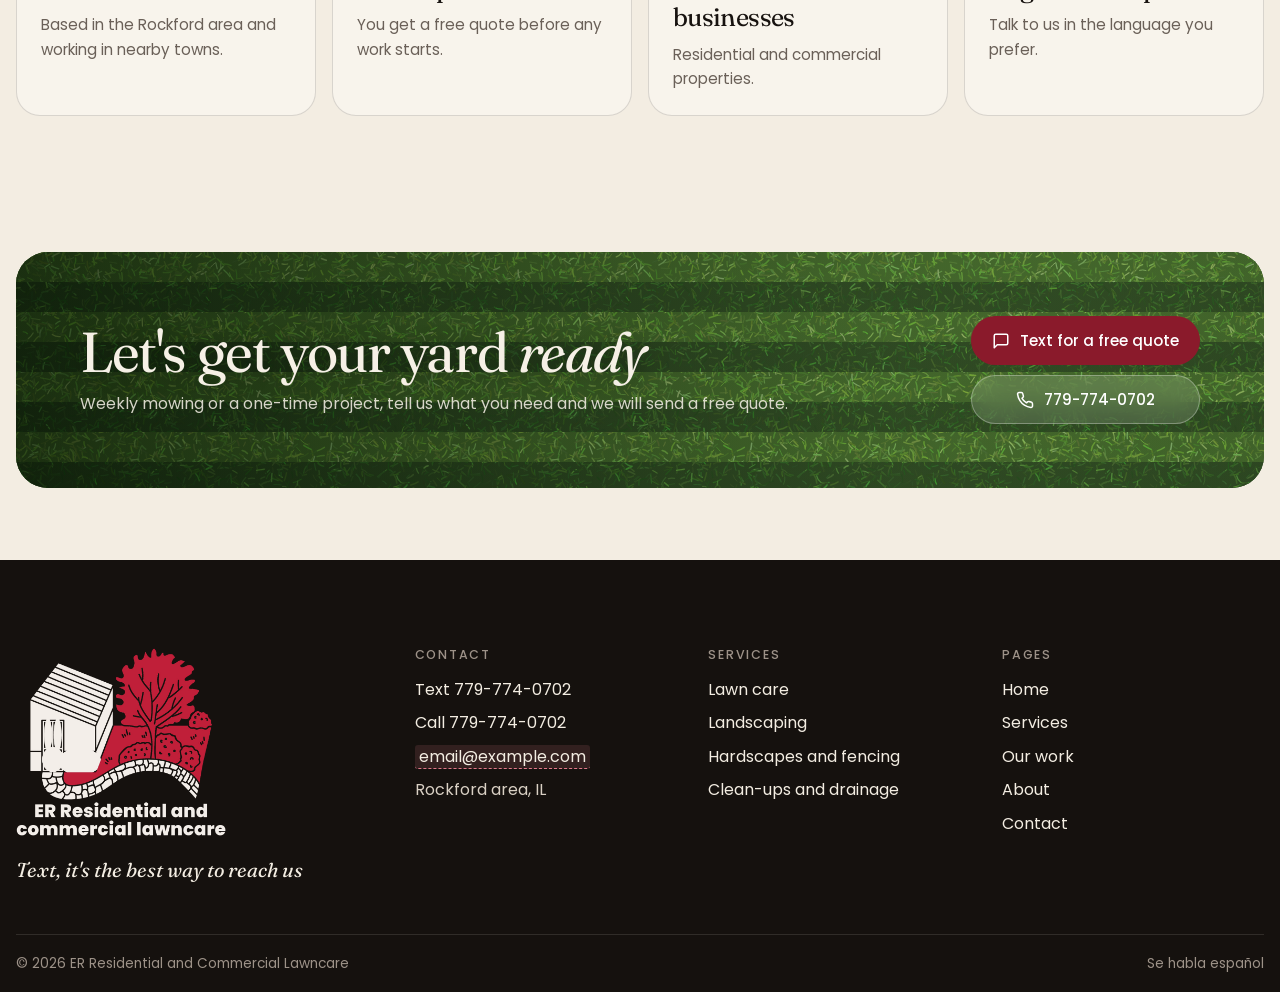
==== commit cba678be: "Review fixes: aligned cards, compact facts, contact handoff and computer copy option, precise copy, " ====
--- a/about.html
+++ b/about.html
@@ -11,21 +11,21 @@
   <link rel="preconnect" href="https://fonts.googleapis.com">
   <link rel="preconnect" href="https://fonts.gstatic.com" crossorigin>
   <link rel="stylesheet" href="https://fonts.googleapis.com/css2?family=Fraunces:ital,opsz,wght@0,9..144,400;0,9..144,500;1,9..144,400;1,9..144,500&family=Poppins:wght@400;500;600&display=swap">
-  <link rel="stylesheet" href="css/site.css?v=mvjt3x3a">
+  <link rel="stylesheet" href="css/site.css?v=mvjtlv9f">
 </head>
 <body>
   <a class="sr-only" href="#main"><span lang="en">Skip to content</span><span lang="es">Ir al contenido</span></a>
   <header class="site-header">
     <div class="wrap">
       <div class="bar">
-        <a class="brand" href="index.html" aria-label="ER Lawncare home">
+        <a class="brand" href="index.html" aria-label="ER Lawncare home" data-aria-en="ER Lawncare home" data-aria-es="Inicio de ER Lawncare">
           <picture>
             <source srcset="images/logo-mark-dark.png" media="(prefers-color-scheme: dark)">
             <img src="images/logo-mark.png" alt="" width="360" height="298">
           </picture>
           <span><b>ER Lawncare</b><small><span lang="en">Residential and Commercial</span><span lang="es">Residencial y comercial</span></small></span>
         </a>
-        <nav class="nav" aria-label="Main">
+        <nav class="nav" aria-label="Main" data-aria-en="Main" data-aria-es="Principal">
           <a href="index.html"><span lang="en">Home</span><span lang="es">Inicio</span></a>
           <a href="services.html"><span lang="en">Services</span><span lang="es">Servicios</span></a>
           <a href="work.html"><span lang="en">Our work</span><span lang="es">Trabajos</span></a>
@@ -34,8 +34,8 @@
         </nav>
         <button class="lang" type="button">ES</button>
         <a class="btn btn-primary" href="sms:+17797740702"><svg viewBox="0 0 24 24" fill="none" stroke="currentColor" stroke-width="2" stroke-linecap="round" stroke-linejoin="round" aria-hidden="true"><path d="M21 15a2 2 0 0 1-2 2H7l-4 4V5a2 2 0 0 1 2-2h14a2 2 0 0 1 2 2z"/></svg><span lang="en">Text us</span><span lang="es">Mande texto</span></a>
-        <button class="menu-btn" type="button" aria-expanded="false" aria-controls="menu-panel" aria-label="Menu"><svg viewBox="0 0 24 24" fill="none" stroke="currentColor" stroke-width="2" stroke-linecap="round" stroke-linejoin="round" aria-hidden="true"><path d="M4 7h16M4 12h16M4 17h16"/></svg></button>
-        <nav class="menu-panel" id="menu-panel" aria-label="Menu">
+        <button class="menu-btn" type="button" aria-expanded="false" aria-controls="menu-panel" aria-label="Menu" data-aria-en="Menu" data-aria-es="Menú"><svg viewBox="0 0 24 24" fill="none" stroke="currentColor" stroke-width="2" stroke-linecap="round" stroke-linejoin="round" aria-hidden="true"><path d="M4 7h16M4 12h16M4 17h16"/></svg></button>
+        <nav class="menu-panel" id="menu-panel" aria-label="Menu" data-aria-en="Menu" data-aria-es="Menú">
           <a href="index.html"><span lang="en">Home</span><span lang="es">Inicio</span></a>
           <a href="services.html"><span lang="en">Services</span><span lang="es">Servicios</span></a>
           <a href="work.html"><span lang="en">Our work</span><span lang="es">Trabajos</span></a>
@@ -78,7 +78,7 @@
           </div>
         </div>
         <div class="values">
-          <div class="value"><span class="ico"><svg viewBox="0 0 24 24" fill="none" stroke="currentColor" stroke-width="2" stroke-linecap="round" stroke-linejoin="round" aria-hidden="true"><path d="M21 15a2 2 0 0 1-2 2H7l-4 4V5a2 2 0 0 1 2-2h14a2 2 0 0 1 2 2z"/></svg></span><h3 lang="en">Text first</h3><h3 lang="es">Primero por texto</h3><p lang="en">Send a text and a photo. No phone tag.</p><p lang="es">Mande un texto y una foto. Sin llamadas perdidas.</p></div>
+          <div class="value"><span class="ico"><svg viewBox="0 0 24 24" fill="none" stroke="currentColor" stroke-width="2" stroke-linecap="round" stroke-linejoin="round" aria-hidden="true"><path d="M12 21s7-6.2 7-12a7 7 0 0 0-14 0c0 5.8 7 12 7 12z"/><circle cx="12" cy="9" r="2.5"/></svg></span><h3 lang="en">Local</h3><h3 lang="es">Locales</h3><p lang="en">Based in the Rockford area and working in nearby towns.</p><p lang="es">Estamos en el área de Rockford y trabajamos en los pueblos cercanos.</p></div>
           <div class="value"><span class="ico"><svg viewBox="0 0 24 24" fill="none" stroke="currentColor" stroke-width="2" stroke-linecap="round" stroke-linejoin="round" aria-hidden="true"><path d="M20 6L9 17l-5-5"/></svg></span><h3 lang="en">Price up front</h3><h3 lang="es">Precio por adelantado</h3><p lang="en">You get a free quote before any work starts.</p><p lang="es">Recibe una cotización gratis antes de empezar.</p></div>
           <div class="value"><span class="ico"><svg viewBox="0 0 24 24" fill="none" stroke="currentColor" stroke-width="2" stroke-linecap="round" stroke-linejoin="round" aria-hidden="true"><rect x="5" y="3" width="14" height="18" rx="1"/><path d="M9 7h2M13 7h2M9 11h2M13 11h2M9 15h2M13 15h2"/></svg></span><h3 lang="en">Homes and businesses</h3><h3 lang="es">Casas y negocios</h3><p lang="en">Residential and commercial properties.</p><p lang="es">Propiedades residenciales y comerciales.</p></div>
           <div class="value"><span class="ico"><svg viewBox="0 0 24 24" fill="none" stroke="currentColor" stroke-width="2" stroke-linecap="round" stroke-linejoin="round" aria-hidden="true"><circle cx="12" cy="12" r="9"/><path d="M3 12h18M12 3c2.5 2.7 3.8 5.7 3.8 9s-1.3 6.3-3.8 9c-2.5-2.7-3.8-5.7-3.8-9S9.5 5.7 12 3z"/></svg></span><h3 lang="en">English and Spanish</h3><h3 lang="es">Inglés y español</h3><p lang="en">Talk to us in the language you prefer.</p><p lang="es">Hable con nosotros en el idioma que prefiera.</p></div>
@@ -87,12 +87,12 @@
     </section>
 
     <div class="wrap">
-      <section class="lawn cta" data-lawn="stripes" data-still>
+      <section class="lawn cta" data-lawn="stripes" data-swath="30" data-still>
         <div class="shade"></div>
         <div class="cta-in">
           <div>
             <h2 lang="en">Let's get your yard <em>ready</em></h2><h2 lang="es">Pongamos su jardín <em>al día</em></h2>
-            <p lang="en">Send a text with your address and a photo. We will get back to you with a free quote.</p><p lang="es">Mande un texto con su dirección y una foto. Le respondemos con una cotización gratis.</p>
+            <p lang="en">Weekly mowing or a one-time project, tell us what you need and we will send a free quote.</p><p lang="es">Corte semanal o un proyecto de una vez: díganos qué necesita y le mandamos una cotización gratis.</p>
           </div>
           <div class="actions"><a class="btn btn-primary" href="sms:+17797740702"><svg viewBox="0 0 24 24" fill="none" stroke="currentColor" stroke-width="2" stroke-linecap="round" stroke-linejoin="round" aria-hidden="true"><path d="M21 15a2 2 0 0 1-2 2H7l-4 4V5a2 2 0 0 1 2-2h14a2 2 0 0 1 2 2z"/></svg><span lang="en">Text for a free quote</span><span lang="es">Cotización gratis por texto</span></a><a class="btn btn-glass" href="tel:+17797740702"><svg viewBox="0 0 24 24" fill="none" stroke="currentColor" stroke-width="2" stroke-linecap="round" stroke-linejoin="round" aria-hidden="true"><path d="M22 16.9v3a2 2 0 0 1-2.2 2 19.8 19.8 0 0 1-8.6-3.1 19.5 19.5 0 0 1-6-6A19.8 19.8 0 0 1 2.1 4.2 2 2 0 0 1 4.1 2h3a2 2 0 0 1 2 1.7c.1.9.4 1.8.7 2.7a2 2 0 0 1-.5 2.1L8 9.8a16 16 0 0 0 6 6l1.3-1.3a2 2 0 0 1 2.1-.4c.9.3 1.8.6 2.7.7a2 2 0 0 1 1.7 2z"/></svg>779-774-0702</a></div>
         </div>
@@ -148,7 +148,7 @@
     <a class="btn btn-line" href="tel:+17797740702"><svg viewBox="0 0 24 24" fill="none" stroke="currentColor" stroke-width="2" stroke-linecap="round" stroke-linejoin="round" aria-hidden="true"><path d="M22 16.9v3a2 2 0 0 1-2.2 2 19.8 19.8 0 0 1-8.6-3.1 19.5 19.5 0 0 1-6-6A19.8 19.8 0 0 1 2.1 4.2 2 2 0 0 1 4.1 2h3a2 2 0 0 1 2 1.7c.1.9.4 1.8.7 2.7a2 2 0 0 1-.5 2.1L8 9.8a16 16 0 0 0 6 6l1.3-1.3a2 2 0 0 1 2.1-.4c.9.3 1.8.6 2.7.7a2 2 0 0 1 1.7 2z"/></svg>779-774-0702</a>
   </div>
 
-  <script src="js/site.js?v=mvjt3x3a"></script>
-  <script src="js/lawn.js?v=mvjt3x3a"></script>
+  <script src="js/site.js?v=mvjtlv9f"></script>
+  <script src="js/lawn.js?v=mvjtlv9f"></script>
 </body>
 </html>
--- a/css/site.css
+++ b/css/site.css
@@ -158,17 +158,18 @@
 .chip i { width: 8px; height: 8px; border-radius: 50%; background: #9be36b; animation: pulse 2s infinite; }
 @keyframes pulse { 0% { box-shadow: 0 0 0 0 rgba(155, 227, 107, .6); } 70% { box-shadow: 0 0 0 8px rgba(155, 227, 107, 0); } 100% { box-shadow: 0 0 0 0 rgba(155, 227, 107, 0); } }
 .cards { grid-area: cards; display: flex; gap: 14px; }
+/* Compact glass facts: icon on the left, short title and one line under it */
 .card {
-  width: 260px; min-width: 0; color: #fff; padding: 18px 18px 16px; border-radius: 20px;
+  flex: 0 1 300px; min-width: 0; color: #fff; padding: 12px 16px 12px 12px; border-radius: 18px;
   background: var(--glass-bg); border: 1px solid var(--glass-line);
   -webkit-backdrop-filter: blur(16px) saturate(1.3); backdrop-filter: blur(16px) saturate(1.3);
-  display: grid; grid-template-columns: 1fr auto; gap: 4px 12px; align-items: start;
-}
-.card .big { font-family: var(--serif); font-size: 2.1rem; line-height: 1; letter-spacing: -0.02em; }
+  display: grid; grid-template-columns: auto minmax(0, 1fr); gap: 0 12px; align-items: center;
+}
+.card .big { grid-column: 2; font-family: var(--serif); font-size: 1.25rem; line-height: 1.15; letter-spacing: -0.01em; }
 .ico { width: 38px; height: 38px; border-radius: 50%; background: #fff; color: #8a1a2b; display: grid; place-items: center; flex: 0 0 auto; }
-.card .ico { grid-row: span 2; }
+.card .ico { grid-column: 1; grid-row: 1 / span 2; }
 .ico svg { width: 18px; height: 18px; }
-.card p { margin-top: 6px; grid-column: 1 / -1; font-size: 0.86rem; line-height: 1.45; }
+.card p { grid-column: 2; font-size: 0.82rem; line-height: 1.4; }
 
 /* Inner pages: a lawn band across the top that gets mowed in stripes */
 .band { min-height: clamp(380px, 52vh, 520px); display: flex; align-items: flex-end; }
@@ -192,7 +193,7 @@
 /* Home: the four groups of services */
 .svc-grid { display: grid; grid-template-columns: repeat(4, minmax(0, 1fr)); gap: 16px; }
 .svc {
-  display: grid; gap: 14px; align-content: start; padding: 24px; border-radius: 24px; min-width: 0;
+  display: flex; flex-direction: column; gap: 14px; padding: 24px; border-radius: 24px; min-width: 0;
   background: var(--card); border: 1px solid var(--line); text-decoration: none;
   transition: transform .25s ease, border-color .25s ease;
 }
@@ -291,6 +292,13 @@
 textarea { min-height: 130px; resize: vertical; }
 input:focus, select:focus, textarea:focus { outline: 2px solid var(--accent); outline-offset: 1px; }
 .form-note { font-size: 0.88rem; color: var(--muted); }
+/* How the form hands off, shown before filling it in. Phones get the text version, computers the copy version. */
+.handoff { display: flex; gap: 12px; align-items: flex-start; padding: 14px 16px; border-radius: 16px; background: var(--paper-2); font-size: 0.92rem; color: var(--muted); }
+.handoff svg { width: 20px; height: 20px; flex: 0 0 auto; margin-top: 2px; color: var(--accent); }
+.handoff b { color: var(--ink); font-weight: 500; }
+html:not(.touch) .only-touch, html.touch .only-desktop { display: none !important; }
+.copy-box { display: none; font: 0.9rem/1.5 var(--sans); min-height: 120px; }
+.copy-box.show { display: block; }
 .form-status { font-weight: 500; color: var(--accent); min-height: 1.6em; }
 
 /* ---------- Footer ---------- */
@@ -327,7 +335,7 @@
   .chip { display: none; }
   .cards { overflow-x: auto; scroll-snap-type: x mandatory; scrollbar-width: none; margin-inline: -16px; padding-inline: 16px; }
   .cards::-webkit-scrollbar { display: none; }
-  .card { flex: 0 0 230px; scroll-snap-align: start; }
+  .card { flex: 0 0 260px; scroll-snap-align: start; }
   .section-head, .svc-row, .about, .contact, .split { grid-template-columns: minmax(0, 1fr); }
   .section-head .lead { justify-self: start; }
   .svc-row:nth-child(even) .photo { order: 0; }
@@ -346,8 +354,10 @@
   .svc-row .checks { grid-template-columns: minmax(0, 1fr); }
   .gallery { grid-template-columns: minmax(0, 1fr); }
   .gallery .photo:nth-child(5n + 1) { grid-row: auto; aspect-ratio: 4 / 3; }
-  .card { flex-basis: 210px; padding: 15px; }
-  .card .big { font-size: 1.75rem; }
+  .card { flex-basis: 250px; }
+  .section { padding-block: 56px; }
+  .section-head { margin-bottom: 28px; gap: 14px; }
+  .svc-row + .svc-row { margin-top: 56px; }
   .cta { border-radius: 24px; margin-inline: -4px; }
   .mobile-bar {
     display: grid; grid-template-columns: 1.3fr 1fr; gap: 10px; position: fixed; left: 0; right: 0; bottom: 0; z-index: 25;
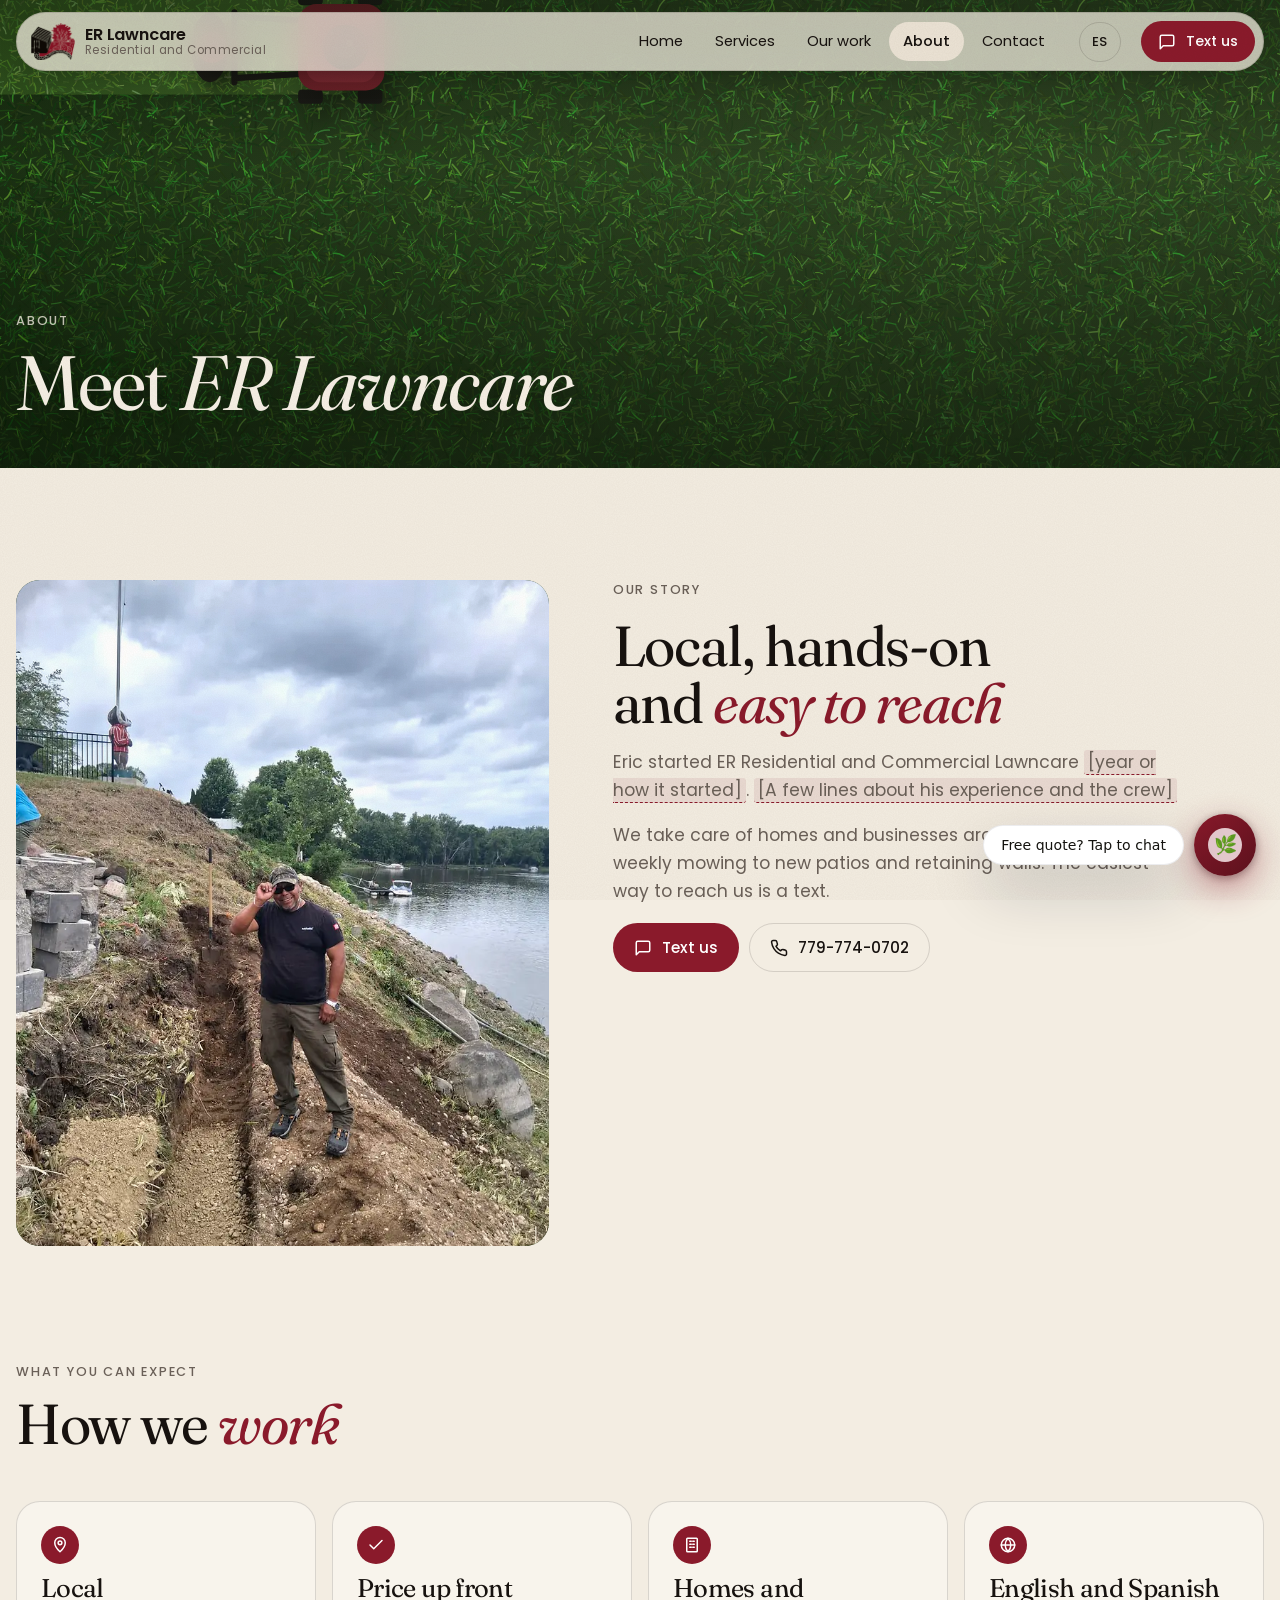
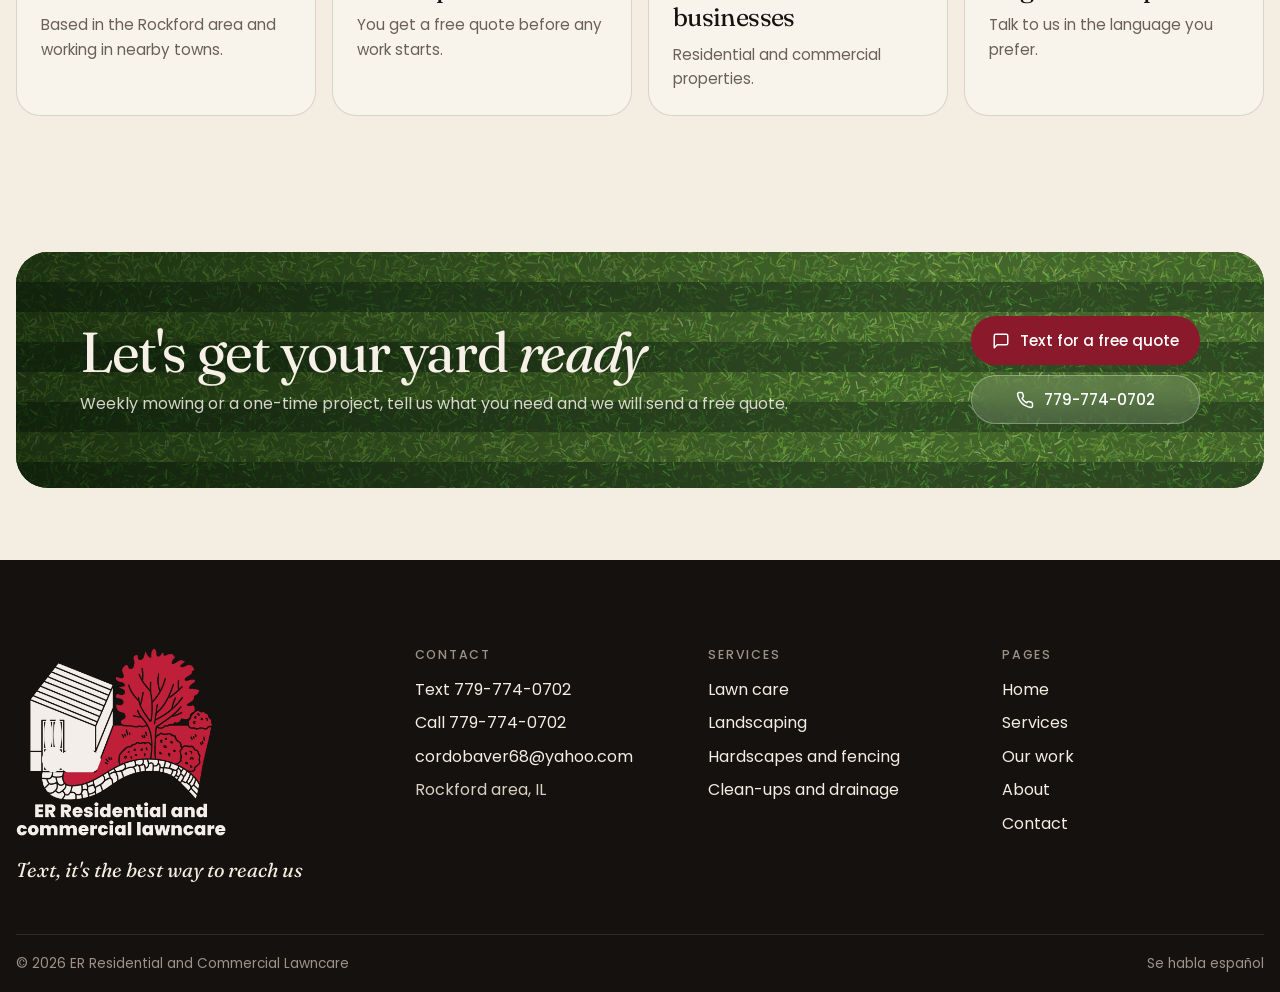
==== commit 5c1c1f7b: "Add Eric's job photos, his photo and email, and the BizBot chat - Our Work: 50 real job photos with " ====
--- a/about.html
+++ b/about.html
@@ -11,7 +11,7 @@
   <link rel="preconnect" href="https://fonts.googleapis.com">
   <link rel="preconnect" href="https://fonts.gstatic.com" crossorigin>
   <link rel="stylesheet" href="https://fonts.googleapis.com/css2?family=Fraunces:ital,opsz,wght@0,9..144,400;0,9..144,500;1,9..144,400;1,9..144,500&family=Poppins:wght@400;500;600&display=swap">
-  <link rel="stylesheet" href="css/site.css?v=mvjtlv9f">
+  <link rel="stylesheet" href="css/site.css?v=mw4ikspp">
 </head>
 <body>
   <a class="sr-only" href="#main"><span lang="en">Skip to content</span><span lang="es">Ir al contenido</span></a>
@@ -58,11 +58,11 @@
     </section>
     <section class="section">
       <div class="wrap about">
-        <div class="photo"><span class="soon"><svg viewBox="0 0 24 24" fill="none" stroke="currentColor" stroke-width="2" stroke-linecap="round" stroke-linejoin="round" aria-hidden="true"><path d="M4 8h3l2-3h6l2 3h3v11H4z"/><circle cx="12" cy="13" r="3.5"/></svg><span lang="en">Photo coming soon</span><span lang="es">Foto próximamente</span></span></div>
+        <figure class="photo has-img tall"><img src="images/work/eric-on-the-job.webp" width="750" height="1000" alt="Eric on a job site" data-alt-en="Eric on a job site" data-alt-es="Eric en un trabajo" decoding="async"></figure>
         <div class="copy">
           <span class="eyebrow"><span lang="en">Our story</span><span lang="es">Nuestra historia</span></span>
           <h2 lang="en">Local, hands-on and <em>easy to reach</em></h2><h2 lang="es">Locales, trabajadores y <em>fáciles de contactar</em></h2>
-          <p lang="en"><span class="ph">[Owner name]</span> started ER Residential and Commercial Lawncare <span class="ph">[year or how it started]</span>. <span class="ph">[A few lines about his experience and the crew]</span></p><p lang="es"><span class="ph">[Nombre del dueño]</span> empezó ER Residential and Commercial Lawncare <span class="ph">[año o cómo empezó]</span>. <span class="ph">[Unas líneas sobre su experiencia y el equipo]</span></p>
+          <p lang="en">Eric started ER Residential and Commercial Lawncare <span class="ph">[year or how it started]</span>. <span class="ph">[A few lines about his experience and the crew]</span></p><p lang="es">Eric empezó ER Residential and Commercial Lawncare <span class="ph">[año o cómo empezó]</span>. <span class="ph">[Unas líneas sobre su experiencia y el equipo]</span></p>
           <p lang="en">We take care of homes and businesses around Rockford, from weekly mowing to new patios and retaining walls. The easiest way to reach us is a text.</p><p lang="es">Cuidamos casas y negocios en el área de Rockford, desde el corte semanal hasta patios nuevos y muros de contención. La forma más fácil de contactarnos es por texto.</p>
           <div class="actions"><a class="btn btn-primary" href="sms:+17797740702"><svg viewBox="0 0 24 24" fill="none" stroke="currentColor" stroke-width="2" stroke-linecap="round" stroke-linejoin="round" aria-hidden="true"><path d="M21 15a2 2 0 0 1-2 2H7l-4 4V5a2 2 0 0 1 2-2h14a2 2 0 0 1 2 2z"/></svg><span lang="en">Text us</span><span lang="es">Mande texto</span></a><a class="btn btn-line" href="tel:+17797740702"><svg viewBox="0 0 24 24" fill="none" stroke="currentColor" stroke-width="2" stroke-linecap="round" stroke-linejoin="round" aria-hidden="true"><path d="M22 16.9v3a2 2 0 0 1-2.2 2 19.8 19.8 0 0 1-8.6-3.1 19.5 19.5 0 0 1-6-6A19.8 19.8 0 0 1 2.1 4.2 2 2 0 0 1 4.1 2h3a2 2 0 0 1 2 1.7c.1.9.4 1.8.7 2.7a2 2 0 0 1-.5 2.1L8 9.8a16 16 0 0 0 6 6l1.3-1.3a2 2 0 0 1 2.1-.4c.9.3 1.8.6 2.7.7a2 2 0 0 1 1.7 2z"/></svg>779-774-0702</a></div>
         </div>
@@ -112,7 +112,7 @@
           <ul>
             <li><a href="sms:+17797740702"><span lang="en">Text</span><span lang="es">Texto</span> 779-774-0702</a></li>
             <li><a href="tel:+17797740702"><span lang="en">Call</span><span lang="es">Llamar</span> 779-774-0702</a></li>
-            <li><span class="ph">email@example.com</span></li>
+            <li><a href="mailto:cordobaver68@yahoo.com">cordobaver68@yahoo.com</a></li>
             <li><span lang="en">Rockford area, IL</span><span lang="es">Área de Rockford, IL</span></li>
           </ul>
         </div>
@@ -148,7 +148,8 @@
     <a class="btn btn-line" href="tel:+17797740702"><svg viewBox="0 0 24 24" fill="none" stroke="currentColor" stroke-width="2" stroke-linecap="round" stroke-linejoin="round" aria-hidden="true"><path d="M22 16.9v3a2 2 0 0 1-2.2 2 19.8 19.8 0 0 1-8.6-3.1 19.5 19.5 0 0 1-6-6A19.8 19.8 0 0 1 2.1 4.2 2 2 0 0 1 4.1 2h3a2 2 0 0 1 2 1.7c.1.9.4 1.8.7 2.7a2 2 0 0 1-.5 2.1L8 9.8a16 16 0 0 0 6 6l1.3-1.3a2 2 0 0 1 2.1-.4c.9.3 1.8.6 2.7.7a2 2 0 0 1 1.7 2z"/></svg>779-774-0702</a>
   </div>
 
-  <script src="js/site.js?v=mvjtlv9f"></script>
-  <script src="js/lawn.js?v=mvjtlv9f"></script>
+  <script src="js/site.js?v=mw4ikspp"></script>
+  <script src="bizbot-static.js?v=mw4ikspp" data-config="bizbot-config.json" defer></script>
+  <script src="js/lawn.js?v=mw4ikspp"></script>
 </body>
 </html>
--- a/css/site.css
+++ b/css/site.css
@@ -200,7 +200,8 @@
 .svc:hover { transform: translateY(-3px); border-color: var(--accent); }
 .svc .num { font-family: var(--serif); font-style: italic; font-size: 1rem; color: var(--accent); }
 .svc .swatch { aspect-ratio: 16 / 10; border-radius: 16px; background: var(--grass-dark) var(--grass); position: relative; overflow: hidden; }
-.svc .swatch svg { position: absolute; right: 12px; bottom: 12px; width: 38px; height: 38px; padding: 9px; border-radius: 50%; background: #fff; color: #8a1a2b; }
+.svc .swatch img { position: absolute; inset: 0; width: 100%; height: 100%; object-fit: cover; }
+.svc .swatch svg { z-index: 1;  position: absolute; right: 12px; bottom: 12px; width: 38px; height: 38px; padding: 9px; border-radius: 50%; background: #fff; color: #8a1a2b; }
 .svc p { color: var(--muted); font-size: 0.95rem; }
 .svc .arrow { margin-top: auto; }
 
@@ -258,8 +259,30 @@
 .filter { font: 500 0.9rem var(--sans); color: var(--ink); background: var(--card); border: 1px solid var(--line); border-radius: 999px; padding: 8px 16px; cursor: pointer; min-height: 40px; }
 .filter[aria-pressed="true"] { background: var(--ink); color: var(--paper); border-color: var(--ink); }
 .gallery { display: grid; grid-template-columns: repeat(3, minmax(0, 1fr)); gap: 16px; }
-.gallery .photo:nth-child(5n + 1) { grid-row: span 2; aspect-ratio: auto; }
+.gallery { grid-auto-flow: dense; --cols: 3; grid-auto-rows: calc((100cqi - (var(--cols) - 1) * 16px) / var(--cols) * 0.75); }
+/* Rows get their height from the column width, so tall photos never collapse, even at the end */
+.wrap:has(> .gallery) { container-type: inline-size; }
+.gallery .photo { aspect-ratio: auto; }
+.gallery .photo.tall { grid-row: span 2; }
 .gallery .photo[hidden] { display: none; }
+
+/* Real job photos */
+figure.photo { margin: 0; }
+.photo.has-img { background: var(--grass-dark); }
+.photo.has-img img { position: absolute; inset: 0; width: 100%; height: 100%; object-fit: cover; display: block; }
+.photo.has-img:not(:has(.tag))::after { display: none; }
+.gallery .photo.has-img img { transition: transform 0.6s ease; }
+@media (hover: hover) { .gallery .photo.has-img:hover img { transform: scale(1.03); } }
+@media (prefers-reduced-motion: reduce) { .gallery .photo.has-img img { transition: none; } }
+
+/* Home page: recent work (big, tall, then two small) */
+.head-side { display: grid; gap: 18px; justify-items: start; justify-self: end; }
+.head-side .lead { justify-self: start; }
+.recent { display: grid; gap: 16px; grid-template-columns: repeat(4, minmax(0, 1fr)); grid-auto-rows: clamp(170px, 17vw, 250px); }
+.recent .photo { aspect-ratio: auto; }
+.recent .photo:nth-child(1) { grid-column: span 2; grid-row: span 2; }
+.recent .photo:nth-child(2) { grid-row: span 2; }
+.recent .photo:nth-child(n + 2) .tag { font-size: 1.05rem; right: 14px; }
 
 /* About page */
 .about { display: grid; grid-template-columns: minmax(0, 0.9fr) minmax(0, 1.1fr); gap: clamp(28px, 5vw, 72px); align-items: start; }
@@ -278,6 +301,7 @@
 .way .ico { background: var(--maroon); color: #fff; width: 44px; height: 44px; }
 .way .k { display: block; font-size: 0.8rem; letter-spacing: 0.08em; text-transform: uppercase; color: var(--muted); }
 .way .v { display: block; font-family: var(--serif); font-size: 1.45rem; line-height: 1.2; overflow-wrap: anywhere; }
+.way .v-email { font-size: clamp(1.05rem, 4.6vw, 1.45rem); white-space: nowrap; overflow-wrap: normal; }
 .way.main { background: var(--maroon); color: #fff; border-color: var(--maroon); }
 .way.main .k { color: rgba(255, 255, 255, 0.8); }
 .way.main .ico { background: #fff; color: #8a1a2b; }
@@ -323,6 +347,7 @@
   .foot { grid-template-columns: repeat(2, minmax(0, 1fr)); }
 }
 @media (max-width: 960px) {
+  .head-side { justify-self: start; }
   .nav { display: none; }
   .menu-btn { display: inline-flex; }
   .bar { gap: 8px; }
@@ -342,9 +367,10 @@
   .steps { grid-template-columns: minmax(0, 1fr); }
   .step, .step + .step { padding: 24px 0; border-left: 0; }
   .step + .step { border-top: 1px solid var(--line); }
-  .gallery { grid-template-columns: repeat(2, minmax(0, 1fr)); }
+  .gallery { grid-template-columns: repeat(2, minmax(0, 1fr)); --cols: 2; }
 }
 @media (max-width: 640px) {
+  .recent { grid-template-columns: repeat(2, minmax(0, 1fr)); grid-auto-rows: 150px; gap: 12px; }
   body { padding-bottom: calc(76px + env(safe-area-inset-bottom, 0px)); }
   .brand small, .bar .btn-primary { display: none; }
   /* Home headline fills the phone width; the small line above it is easier to read */
@@ -352,8 +378,9 @@
   .eyebrow { font-size: 0.88rem; letter-spacing: 0.07em; flex-wrap: wrap; row-gap: 4px; }
   .svc-grid, .values, .row2, .foot { grid-template-columns: minmax(0, 1fr); }
   .svc-row .checks { grid-template-columns: minmax(0, 1fr); }
-  .gallery { grid-template-columns: minmax(0, 1fr); }
-  .gallery .photo:nth-child(5n + 1) { grid-row: auto; aspect-ratio: 4 / 3; }
+  .gallery { grid-template-columns: minmax(0, 1fr); grid-auto-rows: auto; }
+  .gallery .photo { aspect-ratio: 4 / 3; }
+  .gallery .photo.tall { grid-row: auto; aspect-ratio: 4 / 5; }
   .card { flex-basis: 250px; }
   .section { padding-block: 56px; }
   .section-head { margin-bottom: 28px; gap: 14px; }
@@ -371,3 +398,6 @@
   .chip i { animation: none; }
   .btn, .svc, .arrow svg { transition: none; }
 }
+
+/* BizBot chat button: sit above the phone bar */
+#bizbot-root { --bizbot-bottom: 24px; --bizbot-bottom-mobile: calc(84px + env(safe-area-inset-bottom, 0px)); }
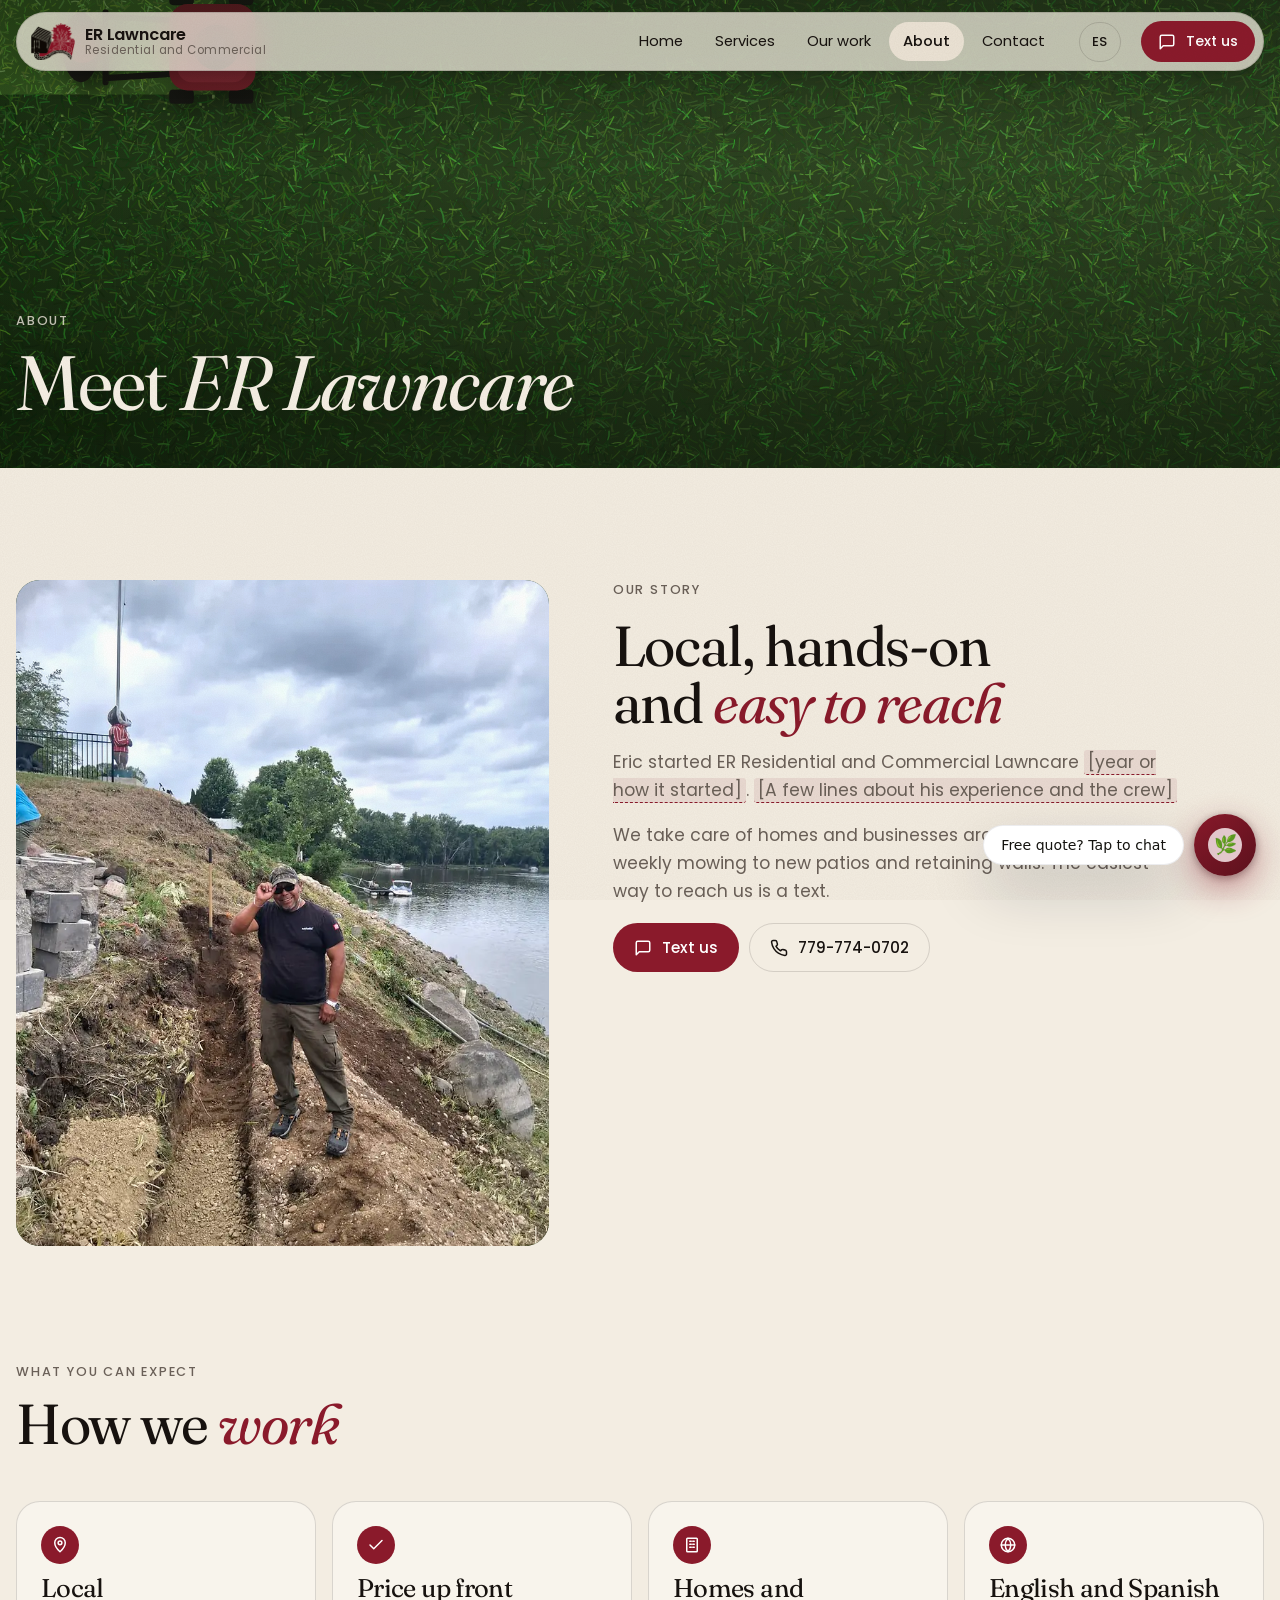
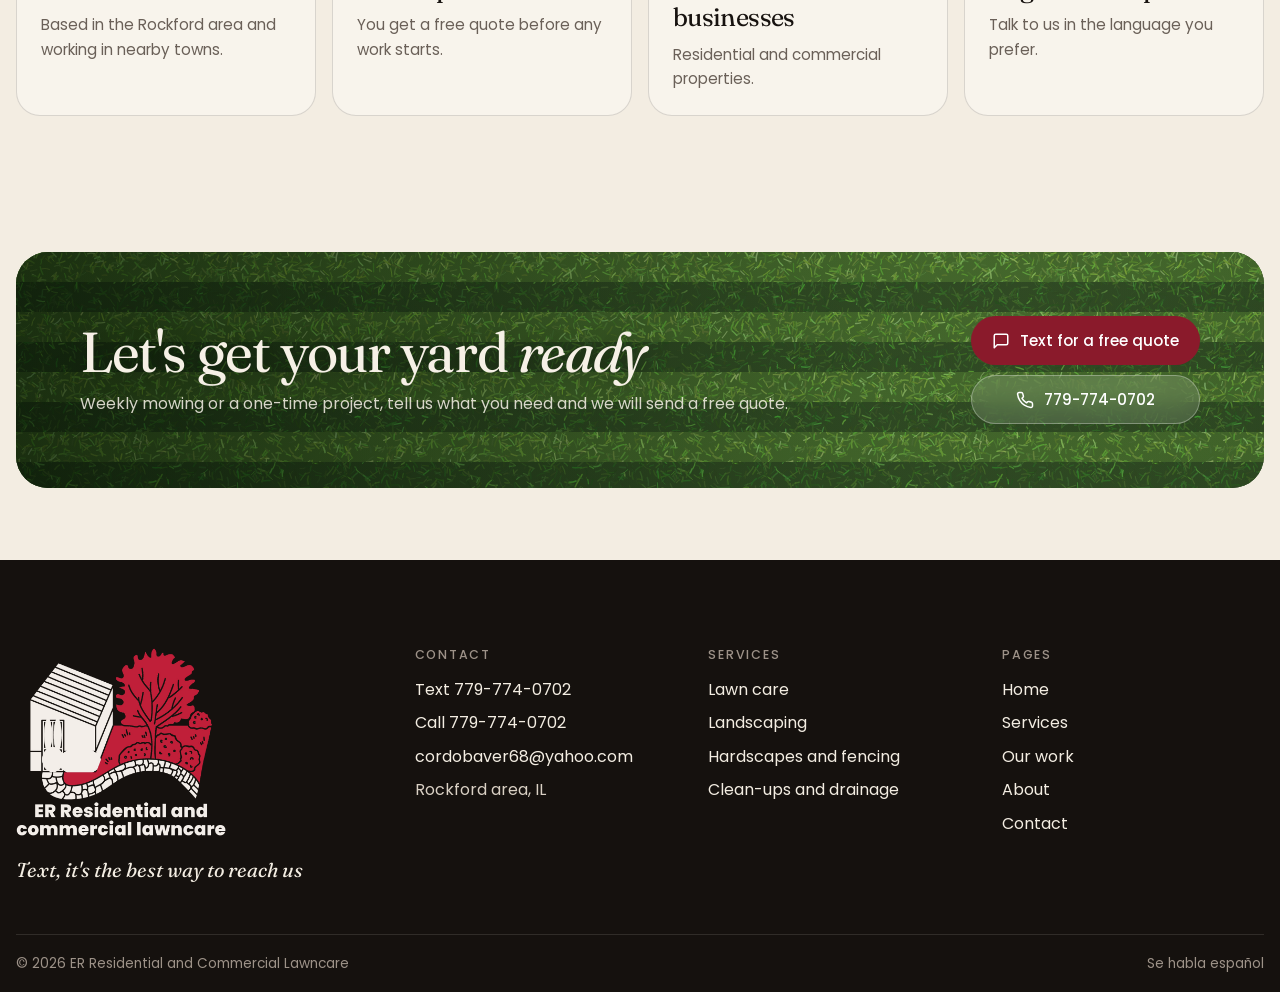
==== commit ebb85030: "Version asset links by content so changed files load right away CSS, scripts, BizBot files, logos an" ====
--- a/about.html
+++ b/about.html
@@ -7,11 +7,11 @@
   <meta name="robots" content="noindex"><!-- draft: remove at launch -->
   <meta name="description" content="About ER Residential and Commercial Lawncare in the Rockford area.">
   <meta name="theme-color" content="#1c3a14">
-  <link rel="icon" type="image/png" href="images/logo-mark.png">
+  <link rel="icon" type="image/png" href="images/logo-mark.png?v=72d23160">
   <link rel="preconnect" href="https://fonts.googleapis.com">
   <link rel="preconnect" href="https://fonts.gstatic.com" crossorigin>
   <link rel="stylesheet" href="https://fonts.googleapis.com/css2?family=Fraunces:ital,opsz,wght@0,9..144,400;0,9..144,500;1,9..144,400;1,9..144,500&family=Poppins:wght@400;500;600&display=swap">
-  <link rel="stylesheet" href="css/site.css?v=mw4ikspp">
+  <link rel="stylesheet" href="css/site.css?v=ec1db5ea">
 </head>
 <body>
   <a class="sr-only" href="#main"><span lang="en">Skip to content</span><span lang="es">Ir al contenido</span></a>
@@ -20,8 +20,8 @@
       <div class="bar">
         <a class="brand" href="index.html" aria-label="ER Lawncare home" data-aria-en="ER Lawncare home" data-aria-es="Inicio de ER Lawncare">
           <picture>
-            <source srcset="images/logo-mark-dark.png" media="(prefers-color-scheme: dark)">
-            <img src="images/logo-mark.png" alt="" width="360" height="298">
+            <source srcset="images/logo-mark-dark.png?v=48ce628f" media="(prefers-color-scheme: dark)">
+            <img src="images/logo-mark.png?v=72d23160" alt="" width="360" height="298">
           </picture>
           <span><b>ER Lawncare</b><small><span lang="en">Residential and Commercial</span><span lang="es">Residencial y comercial</span></small></span>
         </a>
@@ -58,7 +58,7 @@
     </section>
     <section class="section">
       <div class="wrap about">
-        <figure class="photo has-img tall"><img src="images/work/eric-on-the-job.webp" width="750" height="1000" alt="Eric on a job site" data-alt-en="Eric on a job site" data-alt-es="Eric en un trabajo" decoding="async"></figure>
+        <figure class="photo has-img tall"><img src="images/work/eric-on-the-job.webp?v=3dc68abe" width="750" height="1000" alt="Eric on a job site" data-alt-en="Eric on a job site" data-alt-es="Eric en un trabajo" decoding="async"></figure>
         <div class="copy">
           <span class="eyebrow"><span lang="en">Our story</span><span lang="es">Nuestra historia</span></span>
           <h2 lang="en">Local, hands-on and <em>easy to reach</em></h2><h2 lang="es">Locales, trabajadores y <em>fáciles de contactar</em></h2>
@@ -104,7 +104,7 @@
     <div class="wrap">
       <div class="foot">
         <div>
-          <img class="logo" src="images/logo-full-dark.png" alt="ER Residential and Commercial Lawncare" width="800" height="714">
+          <img class="logo" src="images/logo-full-dark.png?v=84f8b258" alt="ER Residential and Commercial Lawncare" width="800" height="714">
           <p lang="en" class="tagline">Text, it's the best way to reach us</p><p lang="es" class="tagline">Mande texto, es la mejor forma de contactarnos</p>
         </div>
         <div>
@@ -148,8 +148,8 @@
     <a class="btn btn-line" href="tel:+17797740702"><svg viewBox="0 0 24 24" fill="none" stroke="currentColor" stroke-width="2" stroke-linecap="round" stroke-linejoin="round" aria-hidden="true"><path d="M22 16.9v3a2 2 0 0 1-2.2 2 19.8 19.8 0 0 1-8.6-3.1 19.5 19.5 0 0 1-6-6A19.8 19.8 0 0 1 2.1 4.2 2 2 0 0 1 4.1 2h3a2 2 0 0 1 2 1.7c.1.9.4 1.8.7 2.7a2 2 0 0 1-.5 2.1L8 9.8a16 16 0 0 0 6 6l1.3-1.3a2 2 0 0 1 2.1-.4c.9.3 1.8.6 2.7.7a2 2 0 0 1 1.7 2z"/></svg>779-774-0702</a>
   </div>
 
-  <script src="js/site.js?v=mw4ikspp"></script>
-  <script src="bizbot-static.js?v=mw4ikspp" data-config="bizbot-config.json" defer></script>
-  <script src="js/lawn.js?v=mw4ikspp"></script>
+  <script src="js/site.js?v=950050a2"></script>
+  <script src="bizbot-static.js?v=a2db648c" data-config="bizbot-config.json?v=7ba74bfc" defer></script>
+  <script src="js/lawn.js?v=409eb616"></script>
 </body>
 </html>
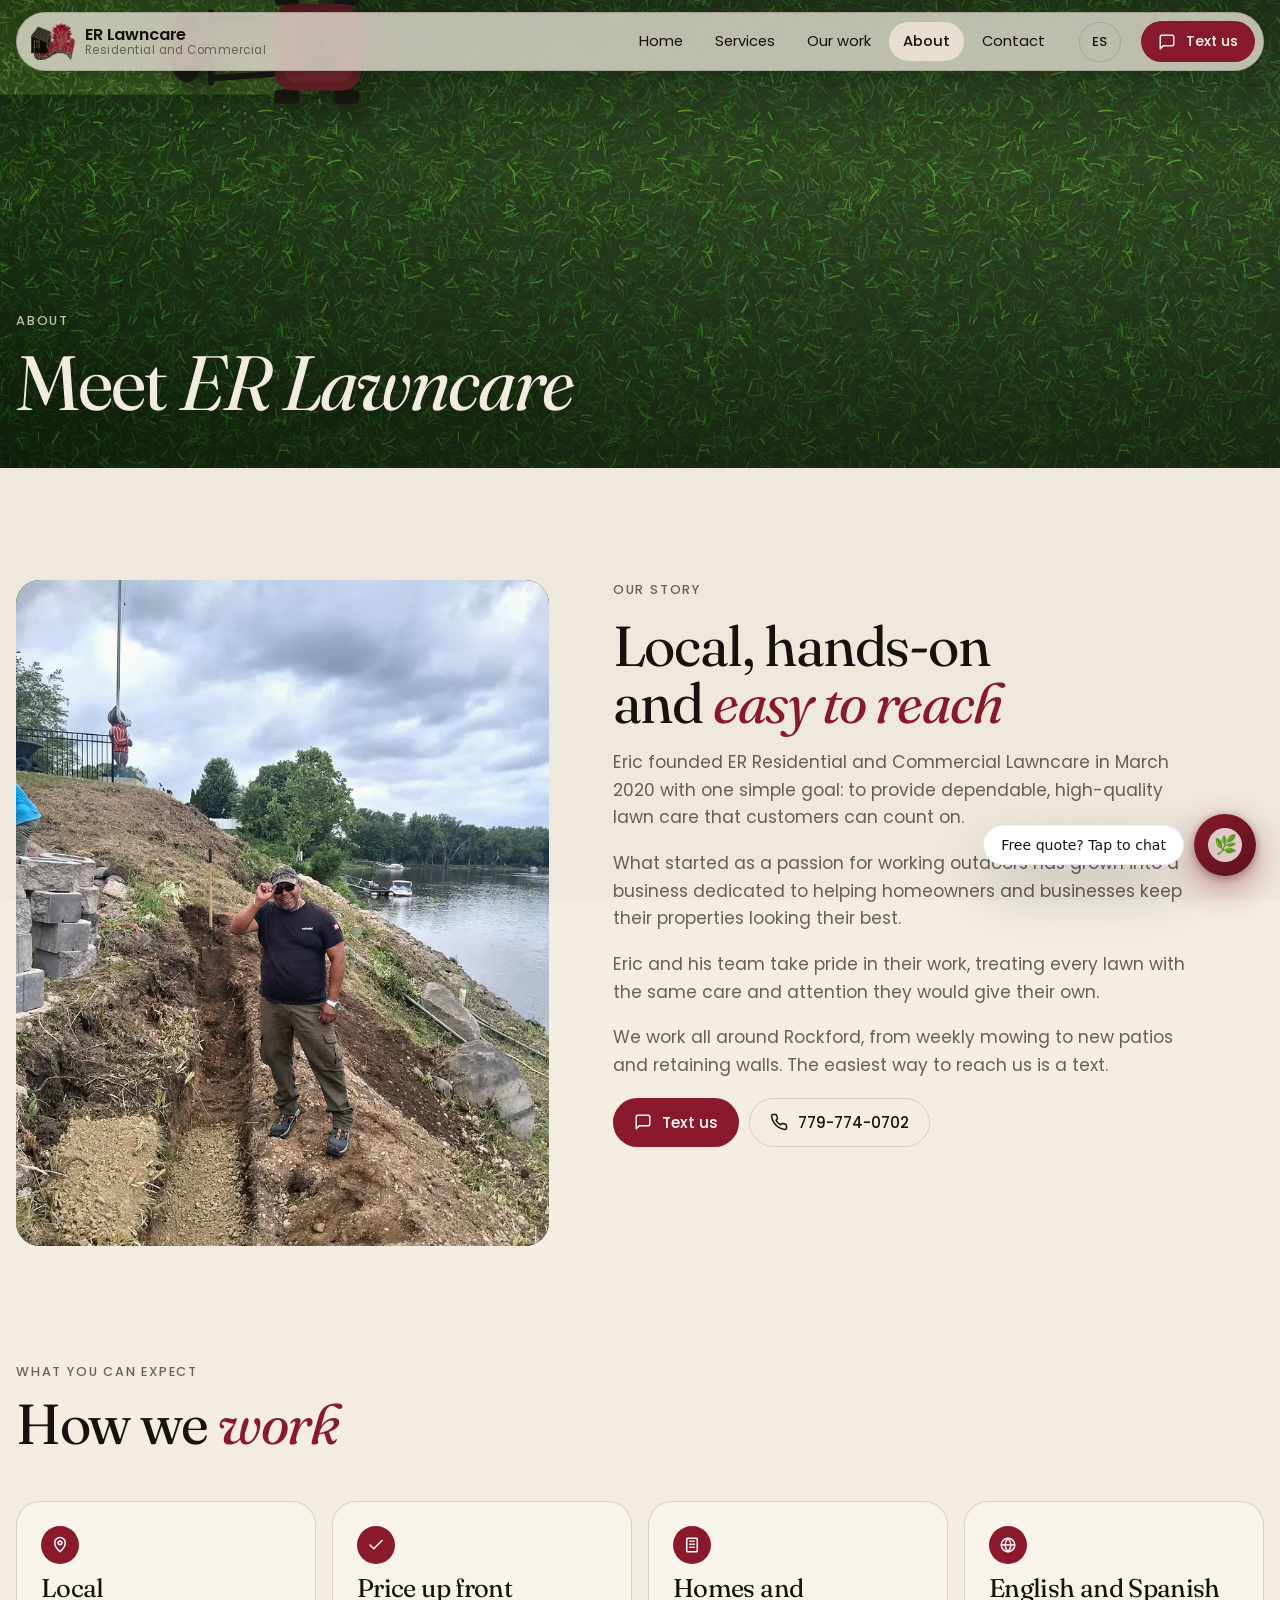
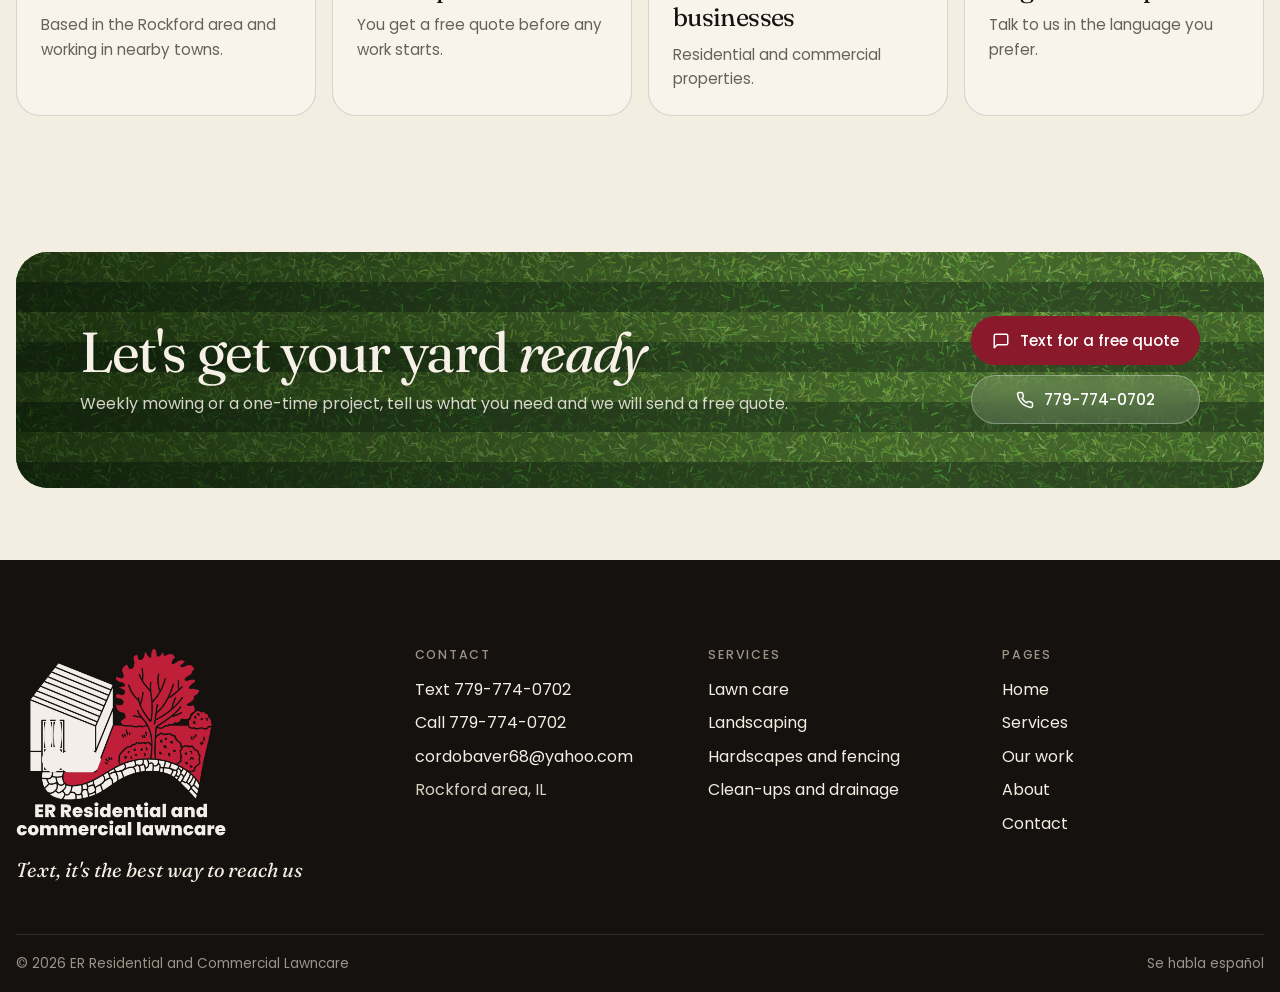
==== commit 1644cb47: "Add Eric's story to the About page (founded March 2020) Co-Authored-By: Claude Opus 5.5 <noreply@ant" ====
--- a/about.html
+++ b/about.html
@@ -62,8 +62,10 @@
         <div class="copy">
           <span class="eyebrow"><span lang="en">Our story</span><span lang="es">Nuestra historia</span></span>
           <h2 lang="en">Local, hands-on and <em>easy to reach</em></h2><h2 lang="es">Locales, trabajadores y <em>fáciles de contactar</em></h2>
-          <p lang="en">Eric started ER Residential and Commercial Lawncare <span class="ph">[year or how it started]</span>. <span class="ph">[A few lines about his experience and the crew]</span></p><p lang="es">Eric empezó ER Residential and Commercial Lawncare <span class="ph">[año o cómo empezó]</span>. <span class="ph">[Unas líneas sobre su experiencia y el equipo]</span></p>
-          <p lang="en">We take care of homes and businesses around Rockford, from weekly mowing to new patios and retaining walls. The easiest way to reach us is a text.</p><p lang="es">Cuidamos casas y negocios en el área de Rockford, desde el corte semanal hasta patios nuevos y muros de contención. La forma más fácil de contactarnos es por texto.</p>
+          <p lang="en">Eric founded ER Residential and Commercial Lawncare in March 2020 with one simple goal: to provide dependable, high-quality lawn care that customers can count on.</p><p lang="es">Eric fundó ER Residential and Commercial Lawncare en marzo de 2020 con una meta sencilla: ofrecer un cuidado de jardines confiable y de alta calidad con el que los clientes puedan contar.</p>
+          <p lang="en">What started as a passion for working outdoors has grown into a business dedicated to helping homeowners and businesses keep their properties looking their best.</p><p lang="es">Lo que empezó como una pasión por trabajar al aire libre se ha convertido en un negocio dedicado a ayudar a dueños de casa y negocios a mantener sus propiedades en su mejor forma.</p>
+          <p lang="en">Eric and his team take pride in their work, treating every lawn with the same care and attention they would give their own.</p><p lang="es">Eric y su equipo se enorgullecen de su trabajo y tratan cada jardín con el mismo cuidado y atención que le darían al suyo.</p>
+          <p lang="en">We work all around Rockford, from weekly mowing to new patios and retaining walls. The easiest way to reach us is a text.</p><p lang="es">Trabajamos en toda el área de Rockford, desde el corte semanal hasta patios nuevos y muros de contención. La forma más fácil de contactarnos es por texto.</p>
           <div class="actions"><a class="btn btn-primary" href="sms:+17797740702"><svg viewBox="0 0 24 24" fill="none" stroke="currentColor" stroke-width="2" stroke-linecap="round" stroke-linejoin="round" aria-hidden="true"><path d="M21 15a2 2 0 0 1-2 2H7l-4 4V5a2 2 0 0 1 2-2h14a2 2 0 0 1 2 2z"/></svg><span lang="en">Text us</span><span lang="es">Mande texto</span></a><a class="btn btn-line" href="tel:+17797740702"><svg viewBox="0 0 24 24" fill="none" stroke="currentColor" stroke-width="2" stroke-linecap="round" stroke-linejoin="round" aria-hidden="true"><path d="M22 16.9v3a2 2 0 0 1-2.2 2 19.8 19.8 0 0 1-8.6-3.1 19.5 19.5 0 0 1-6-6A19.8 19.8 0 0 1 2.1 4.2 2 2 0 0 1 4.1 2h3a2 2 0 0 1 2 1.7c.1.9.4 1.8.7 2.7a2 2 0 0 1-.5 2.1L8 9.8a16 16 0 0 0 6 6l1.3-1.3a2 2 0 0 1 2.1-.4c.9.3 1.8.6 2.7.7a2 2 0 0 1 1.7 2z"/></svg>779-774-0702</a></div>
         </div>
       </div>
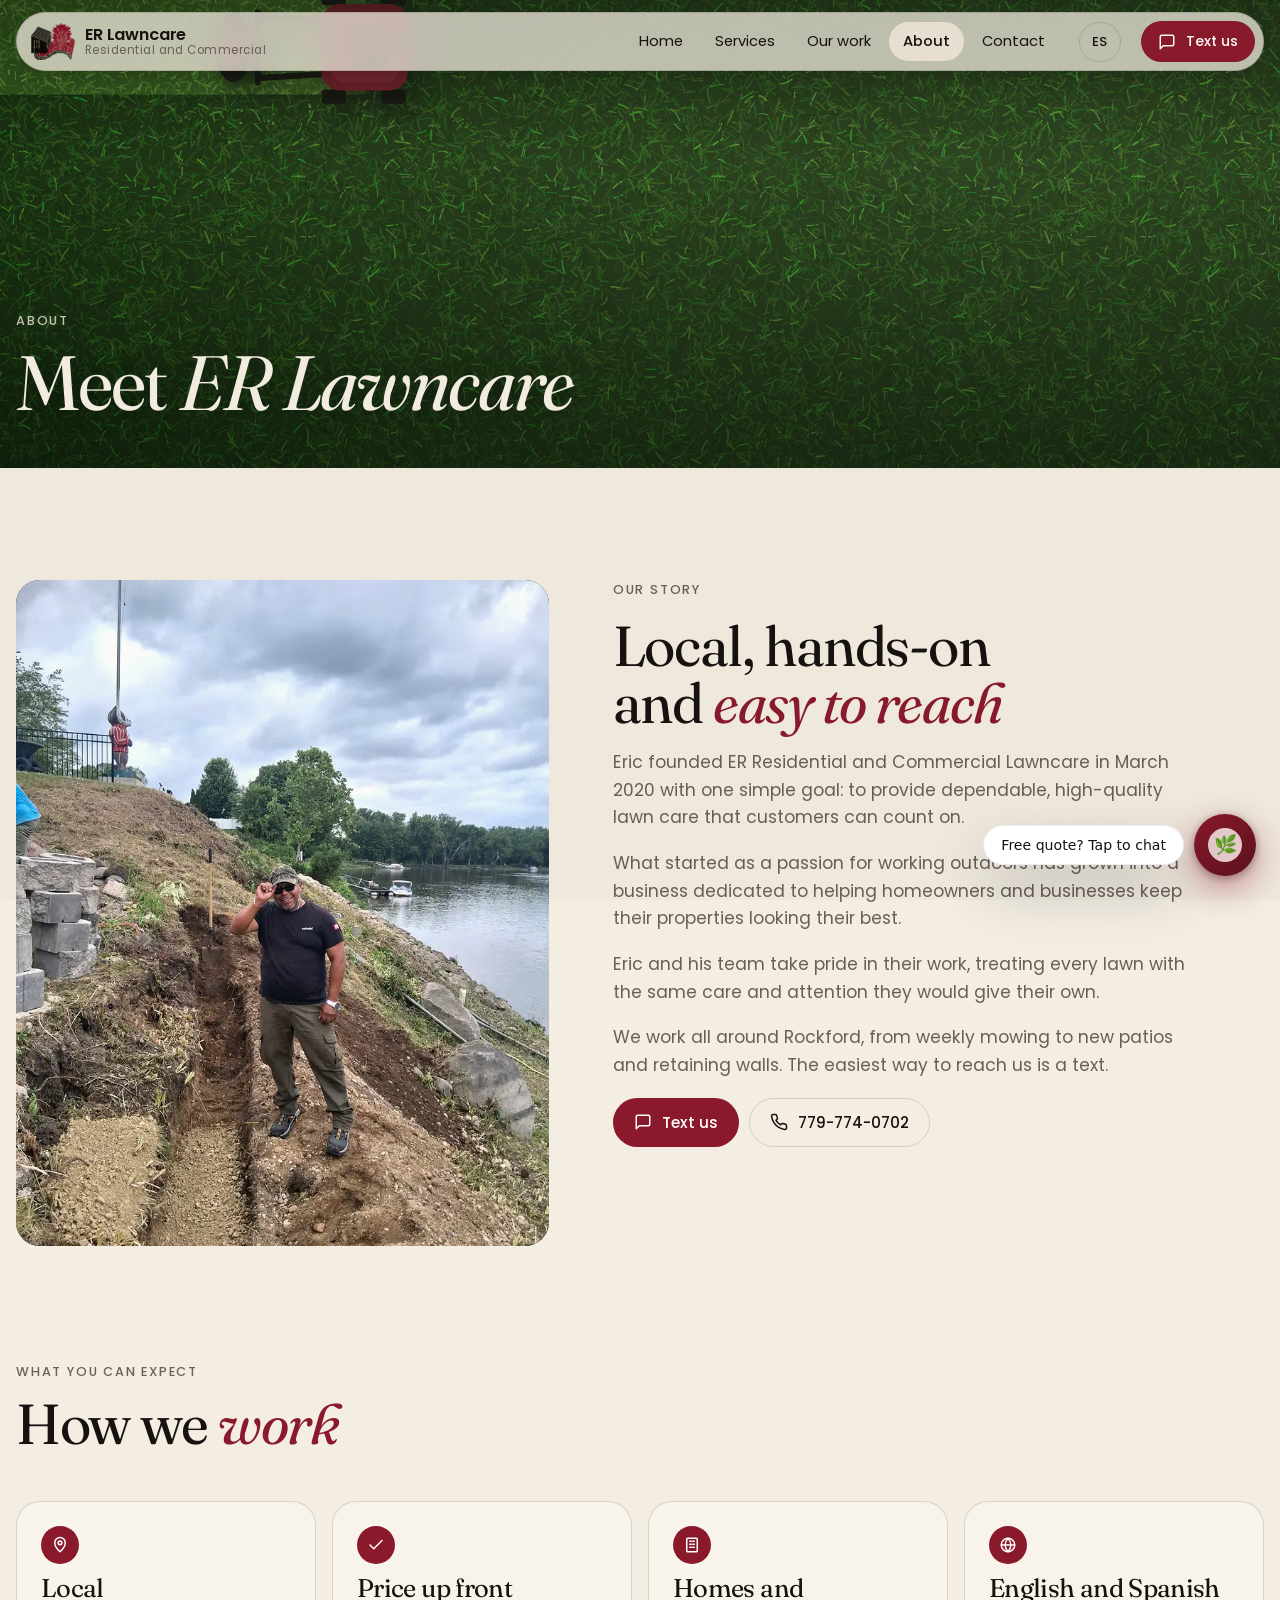
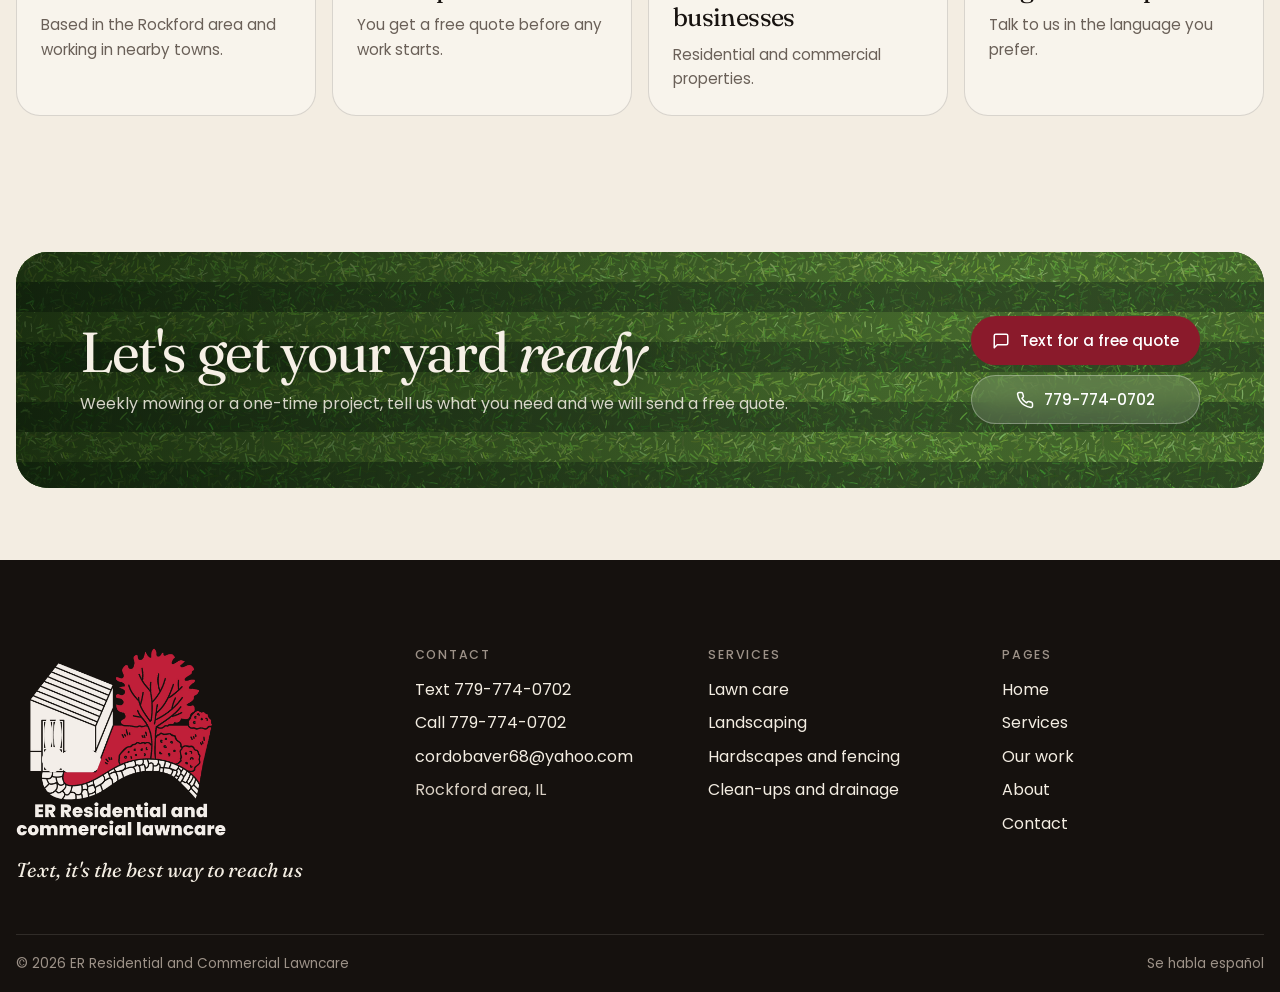
==== commit 3bb4224f: "Email quote form requests to Eric through FormSubmit Falls back to texting or copying if the email f" ====
--- a/about.html
+++ b/about.html
@@ -11,7 +11,7 @@
   <link rel="preconnect" href="https://fonts.googleapis.com">
   <link rel="preconnect" href="https://fonts.gstatic.com" crossorigin>
   <link rel="stylesheet" href="https://fonts.googleapis.com/css2?family=Fraunces:ital,opsz,wght@0,9..144,400;0,9..144,500;1,9..144,400;1,9..144,500&family=Poppins:wght@400;500;600&display=swap">
-  <link rel="stylesheet" href="css/site.css?v=ec1db5ea">
+  <link rel="stylesheet" href="css/site.css?v=217318ca">
 </head>
 <body>
   <a class="sr-only" href="#main"><span lang="en">Skip to content</span><span lang="es">Ir al contenido</span></a>
@@ -150,7 +150,7 @@
     <a class="btn btn-line" href="tel:+17797740702"><svg viewBox="0 0 24 24" fill="none" stroke="currentColor" stroke-width="2" stroke-linecap="round" stroke-linejoin="round" aria-hidden="true"><path d="M22 16.9v3a2 2 0 0 1-2.2 2 19.8 19.8 0 0 1-8.6-3.1 19.5 19.5 0 0 1-6-6A19.8 19.8 0 0 1 2.1 4.2 2 2 0 0 1 4.1 2h3a2 2 0 0 1 2 1.7c.1.9.4 1.8.7 2.7a2 2 0 0 1-.5 2.1L8 9.8a16 16 0 0 0 6 6l1.3-1.3a2 2 0 0 1 2.1-.4c.9.3 1.8.6 2.7.7a2 2 0 0 1 1.7 2z"/></svg>779-774-0702</a>
   </div>
 
-  <script src="js/site.js?v=950050a2"></script>
+  <script src="js/site.js?v=969d6926"></script>
   <script src="bizbot-static.js?v=a2db648c" data-config="bizbot-config.json?v=7ba74bfc" defer></script>
   <script src="js/lawn.js?v=409eb616"></script>
 </body>
--- a/css/site.css
+++ b/css/site.css
@@ -321,6 +321,7 @@
 .handoff svg { width: 20px; height: 20px; flex: 0 0 auto; margin-top: 2px; color: var(--accent); }
 .handoff b { color: var(--ink); font-weight: 500; }
 html:not(.touch) .only-touch, html.touch .only-desktop { display: none !important; }
+.quote .hp { position: absolute; left: -9999px; width: 1px; height: 1px; opacity: 0; }
 .copy-box { display: none; font: 0.9rem/1.5 var(--sans); min-height: 120px; }
 .copy-box.show { display: block; }
 .form-status { font-weight: 500; color: var(--accent); min-height: 1.6em; }
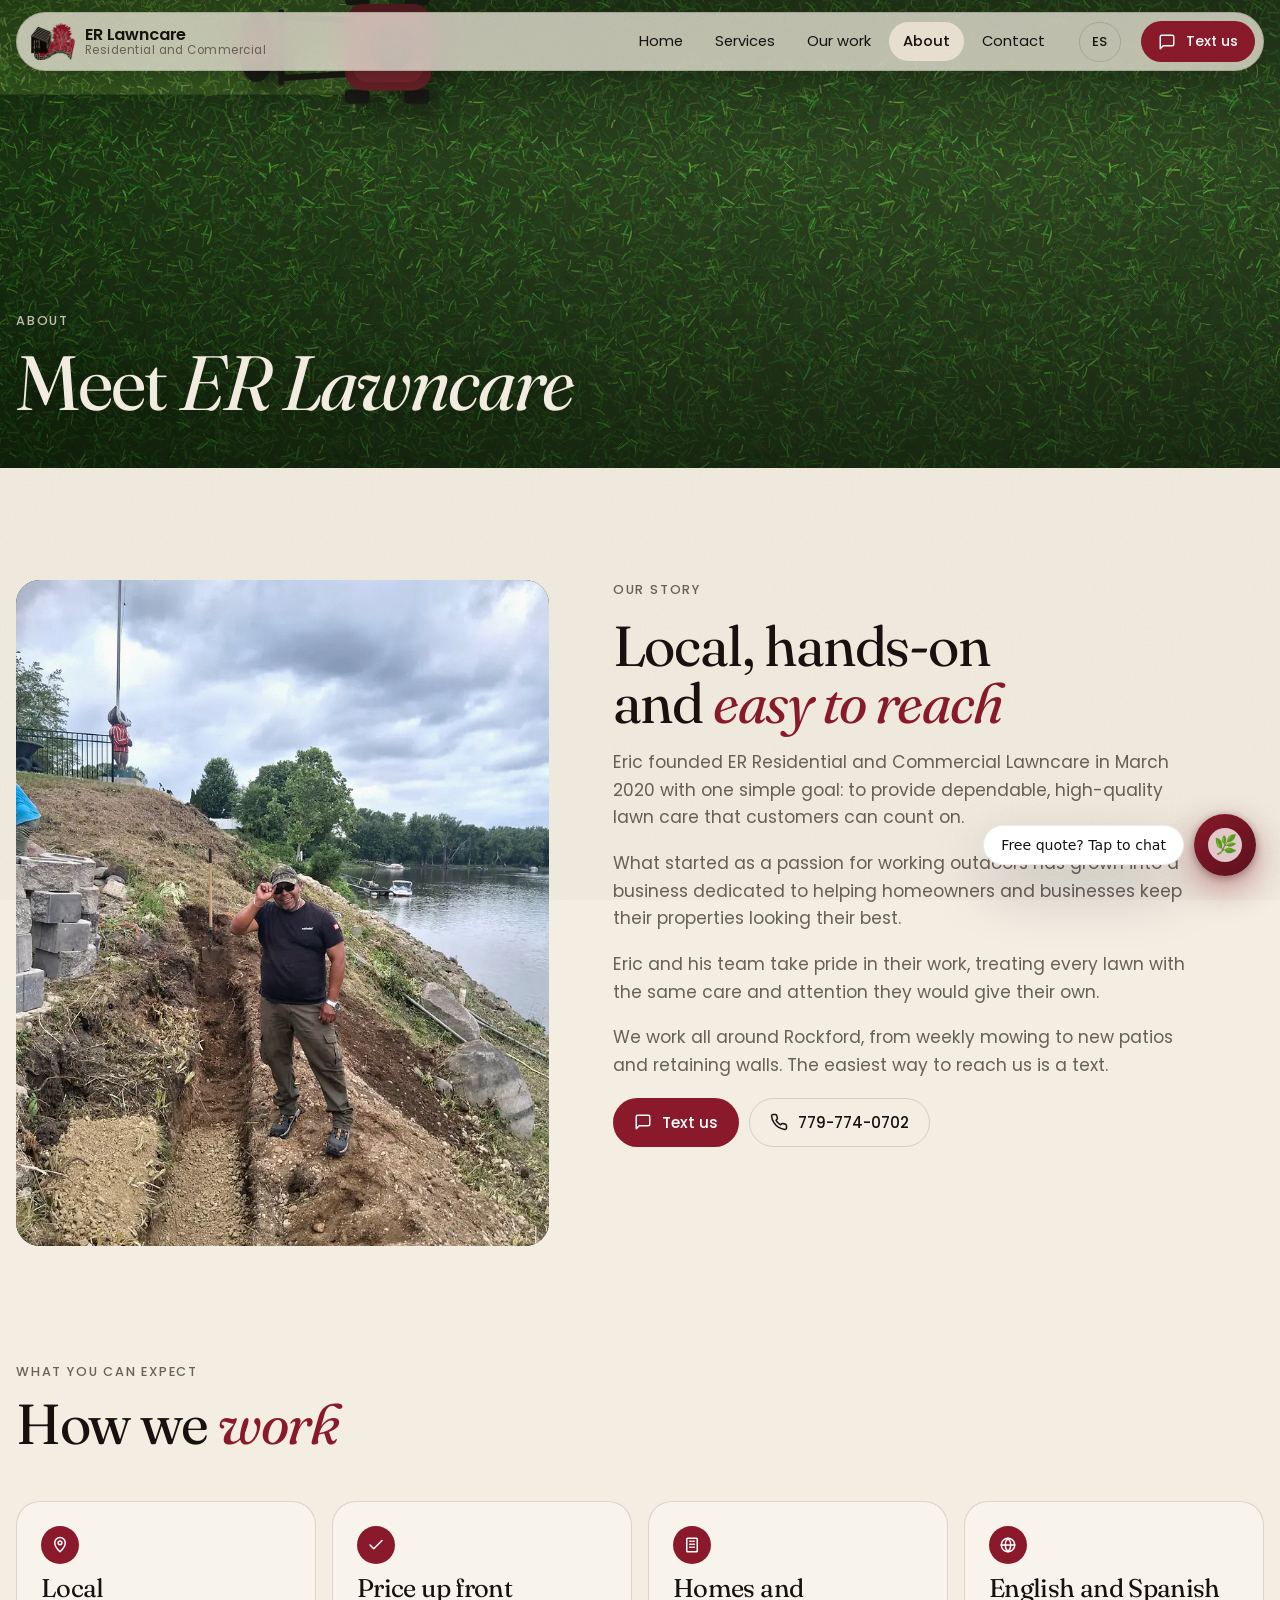
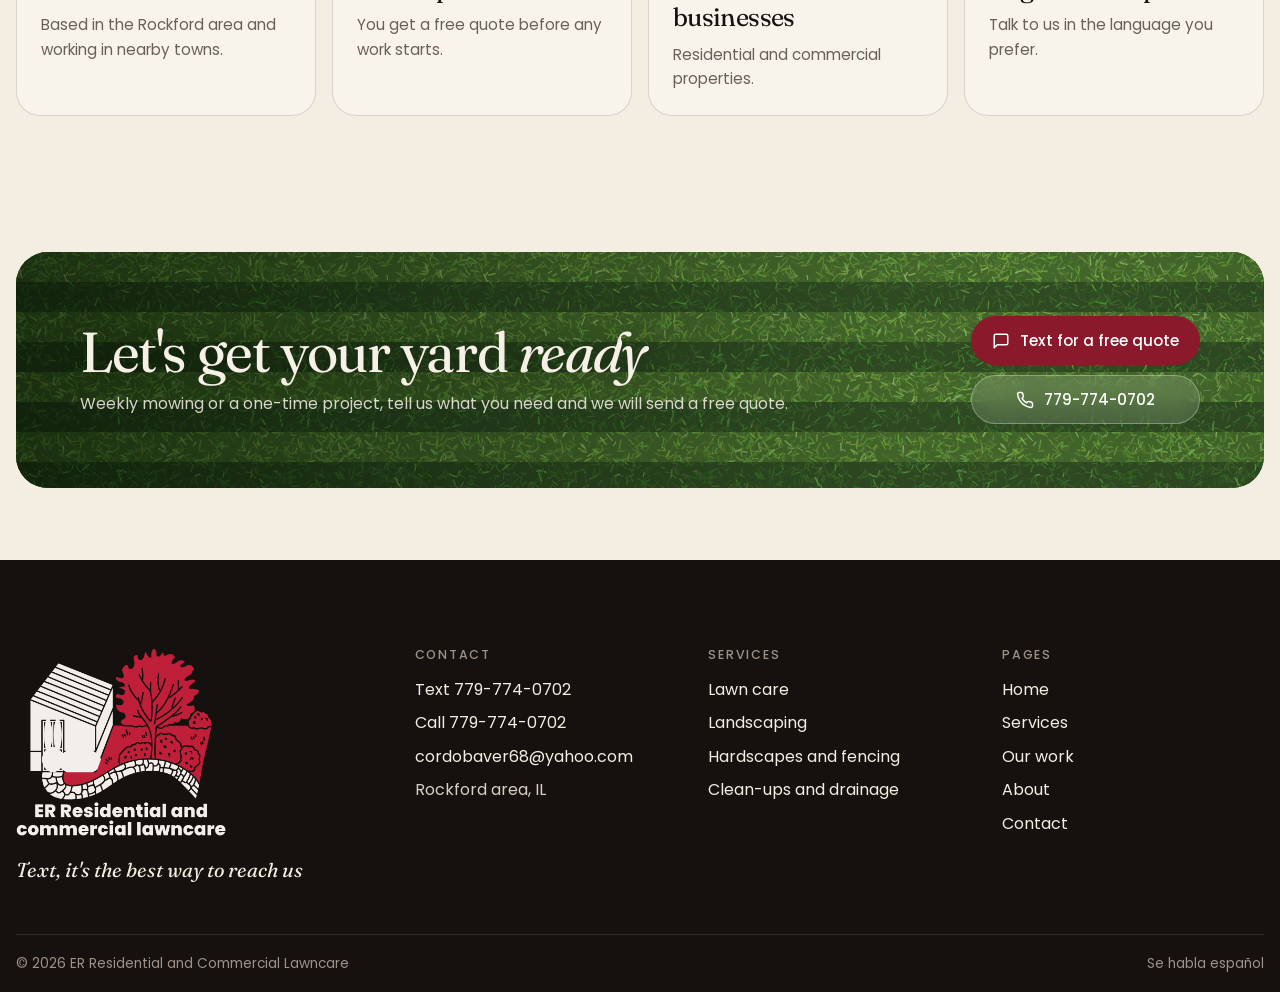
==== commit 46619bcb: "Launch on erresidential.com Removes noindex, adds canonical links, share previews, business info, si" ====
--- a/about.html
+++ b/about.html
@@ -4,8 +4,17 @@
   <meta charset="utf-8">
   <meta name="viewport" content="width=device-width, initial-scale=1, viewport-fit=cover">
   <title>About | ER Lawncare</title>
-  <meta name="robots" content="noindex"><!-- draft: remove at launch -->
   <meta name="description" content="About ER Residential and Commercial Lawncare in the Rockford area.">
+  <link rel="canonical" href="https://erresidential.com/about.html">
+  <meta property="og:type" content="website">
+  <meta property="og:site_name" content="ER Residential and Commercial Lawncare">
+  <meta property="og:title" content="About | ER Lawncare">
+  <meta property="og:description" content="About ER Residential and Commercial Lawncare in the Rockford area.">
+  <meta property="og:url" content="https://erresidential.com/about.html">
+  <meta property="og:image" content="https://erresidential.com/images/og.jpg">
+  <meta property="og:image:width" content="1200">
+  <meta property="og:image:height" content="630">
+  <meta name="twitter:card" content="summary_large_image">
   <meta name="theme-color" content="#1c3a14">
   <link rel="icon" type="image/png" href="images/logo-mark.png?v=72d23160">
   <link rel="preconnect" href="https://fonts.googleapis.com">
